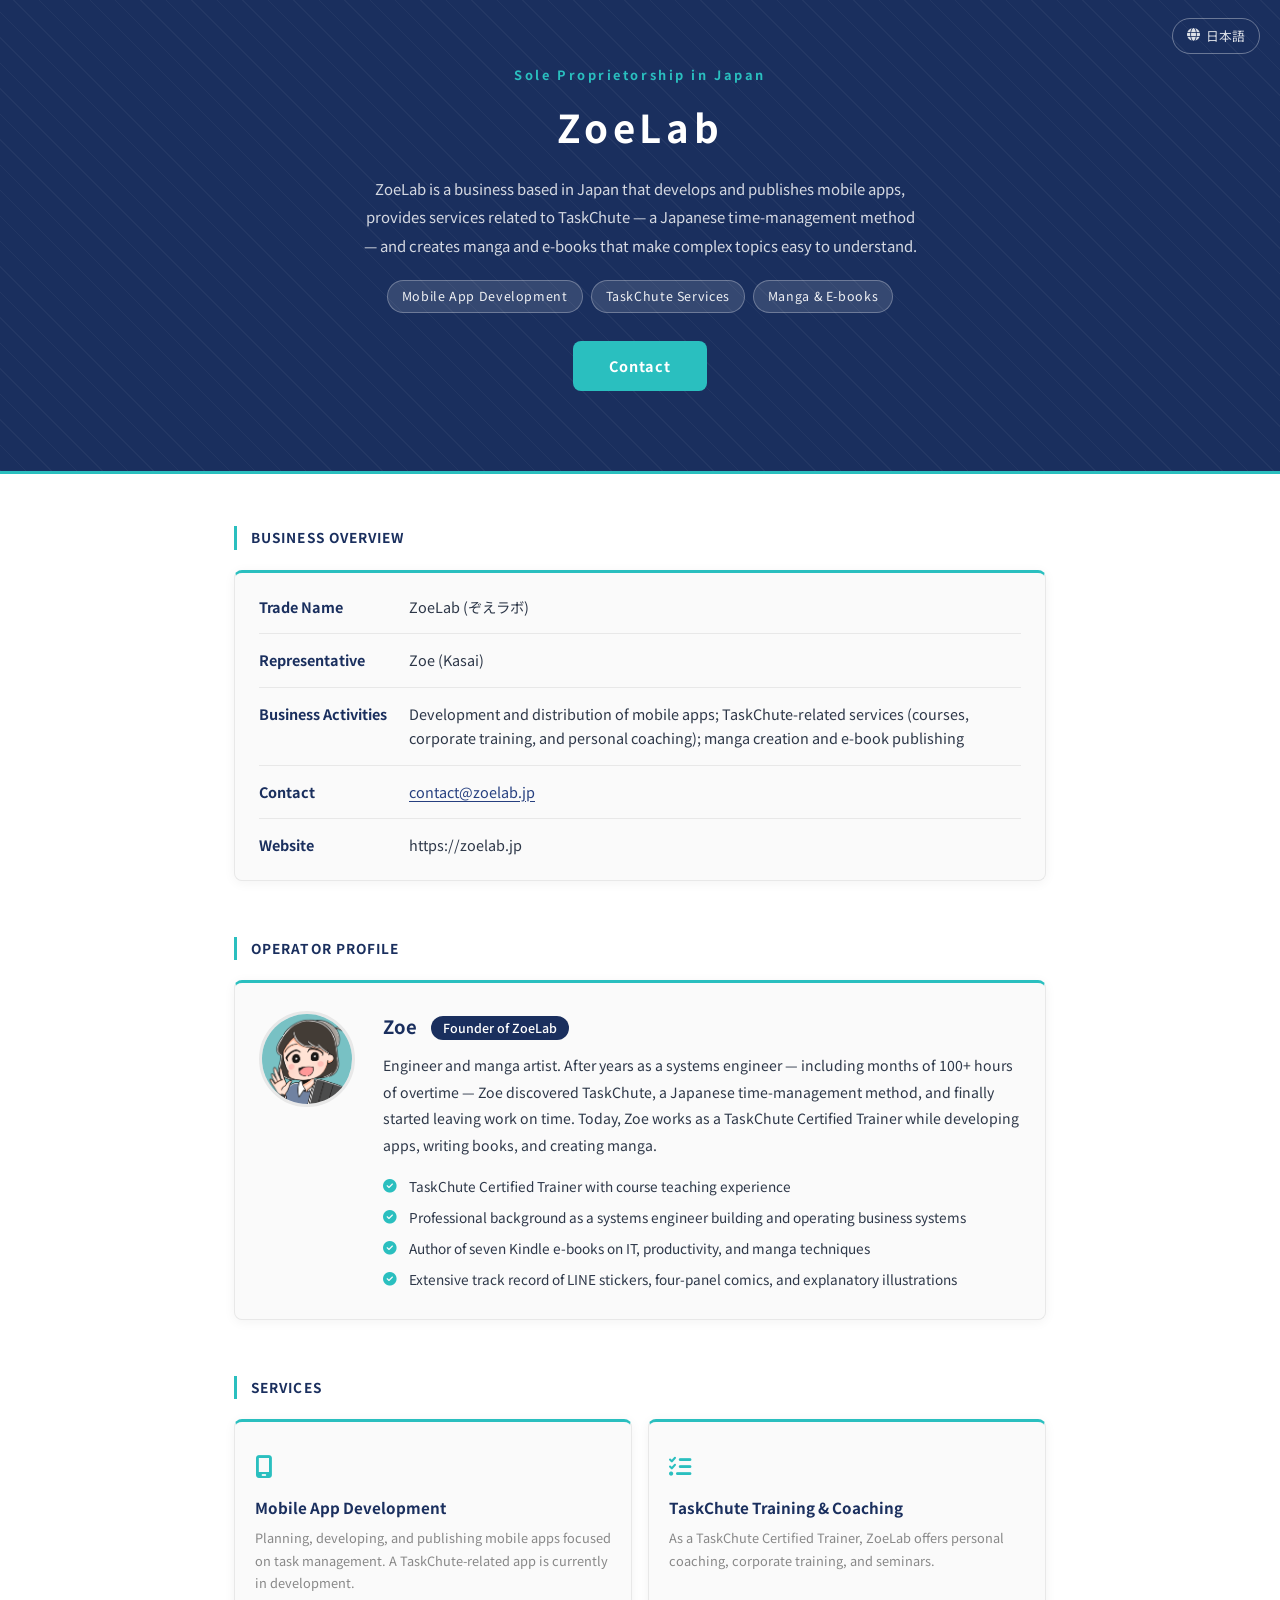
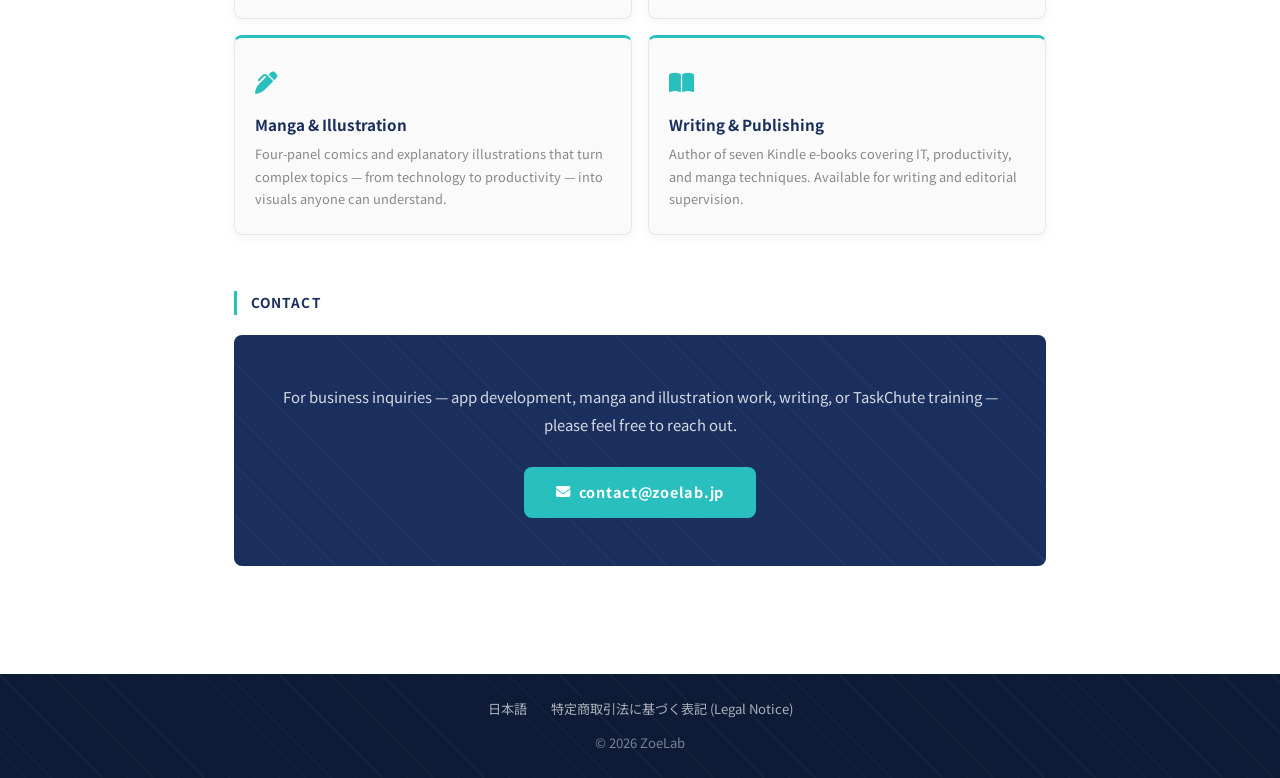
==== en/index.html @ 75eed453 "Remove unproven training/coaching claims from profile facts Co-Authored-By: Claude Fable 5 <noreply@" ====
<!DOCTYPE html>
<html lang="en">
<head>
  <meta charset="UTF-8">
  <meta name="viewport" content="width=device-width, initial-scale=1.0">
  <title>ZoeLab | Mobile App Development, TaskChute Services &amp; Manga Creation</title>
  <meta name="description" content="ZoeLab is a business based in Japan, developing and publishing mobile apps, providing TaskChute-related services, and creating manga and e-books.">
  <link rel="alternate" hreflang="ja" href="https://zoelab.jp/">
  <link rel="alternate" hreflang="en" href="https://zoelab.jp/en/">
  <link rel="preconnect" href="https://fonts.googleapis.com">
  <link rel="preconnect" href="https://fonts.gstatic.com" crossorigin>
  <link href="https://fonts.googleapis.com/css2?family=Noto+Sans+JP:wght@400;500;700&display=swap" rel="stylesheet">
  <link rel="stylesheet" href="https://cdnjs.cloudflare.com/ajax/libs/font-awesome/6.5.0/css/all.min.css">
  <link rel="stylesheet" href="../style.css">
</head>
<body>
  <div class="wrapper">

    <!-- ===== Hero ===== -->
    <header class="hero">
      <a href="../" class="lang-switch"><i class="fa-solid fa-globe"></i> 日本語</a>
      <div class="hero-inner">
        <p class="hero-eyebrow">Sole Proprietorship in Japan</p>
        <h1 class="name">ZoeLab</h1>
        <p class="bio">
          ZoeLab is a business based in Japan that develops and publishes mobile apps,
          provides services related to TaskChute — a Japanese time-management method —
          and creates manga and e-books that make complex topics easy to understand.
        </p>
        <div class="hero-tags">
          <span class="hero-tag">Mobile App Development</span>
          <span class="hero-tag">TaskChute Services</span>
          <span class="hero-tag">Manga &amp; E-books</span>
        </div>
        <a href="#contact" class="hero-cta">Contact</a>
      </div>
    </header>

    <main class="main">

      <!-- ===== Business Overview ===== -->
      <section class="section">
        <h2 class="section-title">Business Overview</h2>
        <div class="about-card">
          <dl class="about-list">
            <div class="about-row">
              <dt>Trade Name</dt>
              <dd>ZoeLab (ぞえラボ)</dd>
            </div>
            <div class="about-row">
              <dt>Representative</dt>
              <dd>Zoe (Kasai)</dd>
            </div>
            <div class="about-row">
              <dt>Business Activities</dt>
              <dd>Development and distribution of mobile apps; TaskChute-related services (courses, corporate training, and personal coaching); manga creation and e-book publishing</dd>
            </div>
            <div class="about-row">
              <dt>Contact</dt>
              <dd><a href="mailto:contact@zoelab.jp" class="text-link">contact@zoelab.jp</a></dd>
            </div>
            <div class="about-row">
              <dt>Website</dt>
              <dd>https://zoelab.jp</dd>
            </div>
          </dl>
        </div>
      </section>

      <!-- ===== Operator Profile ===== -->
      <section class="section">
        <h2 class="section-title">Operator Profile</h2>
        <div class="profile-card">
          <div class="profile-avatar-wrap">
            <img src="../images/profile.png" alt="Zoe" class="avatar">
          </div>
          <div class="profile-body">
            <p class="profile-name">Zoe <span class="profile-role">Founder of ZoeLab</span></p>
            <p class="profile-bio">
              Engineer and manga artist. After years as a systems engineer — including months of 100+ hours of overtime —
              Zoe discovered TaskChute, a Japanese time-management method, and finally started leaving work on time.
              Today, Zoe works as a TaskChute Certified Trainer while developing apps, writing books, and creating manga.
            </p>
            <ul class="profile-facts">
              <li><i class="fa-solid fa-circle-check"></i> TaskChute Certified Trainer with course teaching experience</li>
              <li><i class="fa-solid fa-circle-check"></i> Professional background as a systems engineer building and operating business systems</li>
              <li><i class="fa-solid fa-circle-check"></i> Author of seven Kindle e-books on IT, productivity, and manga techniques</li>
              <li><i class="fa-solid fa-circle-check"></i> Extensive track record of LINE stickers, four-panel comics, and explanatory illustrations</li>
            </ul>
          </div>
        </div>
      </section>

      <!-- ===== Services ===== -->
      <section class="section">
        <h2 class="section-title">Services</h2>
        <div class="services-grid">
          <div class="service-card">
            <div class="service-icon"><i class="fa-solid fa-mobile-screen"></i></div>
            <h3 class="service-title">Mobile App Development</h3>
            <p class="service-desc">Planning, developing, and publishing mobile apps focused on task management. A TaskChute-related app is currently in development.</p>
          </div>
          <div class="service-card">
            <div class="service-icon"><i class="fa-solid fa-list-check"></i></div>
            <h3 class="service-title">TaskChute Training &amp; Coaching</h3>
            <p class="service-desc">As a TaskChute Certified Trainer, ZoeLab offers personal coaching, corporate training, and seminars.</p>
          </div>
          <div class="service-card">
            <div class="service-icon"><i class="fa-solid fa-pen-clip"></i></div>
            <h3 class="service-title">Manga &amp; Illustration</h3>
            <p class="service-desc">Four-panel comics and explanatory illustrations that turn complex topics — from technology to productivity — into visuals anyone can understand.</p>
          </div>
          <div class="service-card">
            <div class="service-icon"><i class="fa-solid fa-book-open"></i></div>
            <h3 class="service-title">Writing &amp; Publishing</h3>
            <p class="service-desc">Author of seven Kindle e-books covering IT, productivity, and manga techniques. Available for writing and editorial supervision.</p>
          </div>
        </div>
      </section>

      <!-- ===== Contact ===== -->
      <section class="section" id="contact">
        <h2 class="section-title">Contact</h2>
        <div class="contact-card">
          <p class="contact-lead">For business inquiries — app development, manga and illustration work, writing, or TaskChute training — please feel free to reach out.</p>
          <div class="contact-btns">
            <a href="mailto:contact@zoelab.jp" class="contact-btn">
              <i class="fa-solid fa-envelope"></i> contact@zoelab.jp
            </a>
          </div>
        </div>
      </section>

    </main>

    <!-- ===== Footer ===== -->
    <footer class="footer">
      <nav class="footer-links">
        <a href="../">日本語</a>
        <a href="../tokushoho.html">特定商取引法に基づく表記 (Legal Notice)</a>
      </nav>
      <p>&copy; <span id="year"></span> ZoeLab</p>
    </footer>

  </div>

  <script>
    document.getElementById('year').textContent = new Date().getFullYear();
  </script>
</body>
</html>
---- style.css ----
/* ===== Reset & Variables ===== */
*, *::before, *::after {
  box-sizing: border-box;
  margin: 0;
  padding: 0;
}

:root {
  --navy-dark:   #0D1B36;
  --navy:        #1A2F5E;
  --navy-light:  #274080;
  --accent:      #2ABFBF;
  --accent-glow: rgba(42, 191, 191, 0.15);
  --bg:          #FFFFFF;
  --bg-card:     #FAFAFA;
  --text:        #2D3748;
  --text-muted:  #888888;
  --border:      #E8E8E8;
  --shadow:      0 2px 12px rgba(0, 0, 0, 0.05);
  --shadow-hover:0 6px 24px rgba(0, 0, 0, 0.10), 0 0 0 1px var(--accent);
  --radius:      8px;
}

/* ===== Base ===== */
body {
  font-family: 'Noto Sans JP', sans-serif;
  background: var(--bg);
  color: var(--text);
  line-height: 1.7;
  min-height: 100vh;
}

a {
  text-decoration: none;
  color: inherit;
}

img {
  display: block;
  max-width: 100%;
}

/* ===== Layout ===== */
.wrapper {
  display: flex;
  flex-direction: column;
  min-height: 100vh;
}

.main {
  flex: 1;
  max-width: 860px;
  width: 100%;
  margin: 0 auto;
  padding: 52px 24px;
}

/* ===== Hero ===== */
.hero {
  background:
    repeating-linear-gradient(
      45deg,
      rgba(255, 255, 255, 0.04) 0px,
      rgba(255, 255, 255, 0.04) 1px,
      transparent 1px,
      transparent 18px
    ),
    var(--navy);
  padding: 64px 24px 80px;
  text-align: center;
  color: #fff;
  border-bottom: 3px solid var(--accent);
}

.hero-inner {
  max-width: 560px;
  margin: 0 auto;
}

.avatar-wrap {
  width: 120px;
  height: 120px;
  margin: 0 auto 24px;
  border-radius: 50%;
  border: 4px solid rgba(255, 255, 255, 0.35);
  overflow: hidden;
  background: rgba(255, 255, 255, 0.12);
}

.avatar {
  width: 100%;
  height: 100%;
  object-fit: cover;
}

.name {
  font-size: 2.4rem;
  font-weight: 700;
  letter-spacing: 0.12em;
  margin-bottom: 16px;
}

.bio {
  font-size: 0.93rem;
  color: rgba(255, 255, 255, 0.82);
  line-height: 1.9;
}

.hero-tags {
  display: flex;
  flex-wrap: wrap;
  gap: 8px;
  justify-content: center;
  margin: 20px 0 28px;
}

.hero-tag {
  background: rgba(255, 255, 255, 0.12);
  border: 1px solid rgba(255, 255, 255, 0.28);
  color: rgba(255, 255, 255, 0.92);
  font-size: 0.78rem;
  padding: 5px 14px;
  border-radius: 20px;
  letter-spacing: 0.05em;
}

.hero-cta {
  display: inline-block;
  background: var(--accent);
  color: #fff;
  font-size: 0.9rem;
  font-weight: 700;
  padding: 13px 36px;
  border-radius: var(--radius);
  letter-spacing: 0.06em;
  transition: opacity 0.2s ease;
}

.hero-cta:hover {
  opacity: 0.85;
}

/* ===== Section ===== */
.section {
  margin-bottom: 56px;
}

.section-title {
  font-size: 0.85rem;
  font-weight: 700;
  color: var(--navy);
  padding-left: 14px;
  border-left: 3px solid var(--accent);
  margin-bottom: 20px;
  letter-spacing: 0.08em;
  text-transform: uppercase;
}

.section-title--line {
  border-left-color: #06C755;
}

/* ===== Services ===== */
.services-grid {
  display: grid;
  grid-template-columns: repeat(2, 1fr);
  gap: 16px;
}

.service-card {
  background: var(--bg-card);
  border-radius: var(--radius);
  box-shadow: var(--shadow);
  border: 1px solid var(--border);
  border-top: 3px solid var(--accent);
  padding: 24px 20px;
}

.service-icon {
  font-size: 1.4rem;
  color: var(--accent);
  margin-bottom: 12px;
}

.service-title {
  font-size: 0.95rem;
  font-weight: 700;
  margin-bottom: 8px;
  color: var(--navy);
  line-height: 1.5;
}

.service-desc {
  font-size: 0.8rem;
  color: var(--text-muted);
  line-height: 1.75;
}

/* ===== Courses ===== */
.course-grid {
  display: flex;
  flex-direction: column;
  gap: 12px;
}

.course-card {
  display: flex;
  align-items: center;
  gap: 16px;
  padding: 20px 24px;
  background: var(--bg-card);
  border-radius: var(--radius);
  box-shadow: var(--shadow);
  border: 1px solid var(--border);
  transition: transform 0.2s ease, box-shadow 0.2s ease;
}

.course-card:hover {
  transform: translateY(-2px);
  box-shadow: var(--shadow-hover);
}

.course-icon {
  width: 48px;
  height: 48px;
  background: var(--navy);
  border-radius: 10px;
  display: flex;
  align-items: center;
  justify-content: center;
  color: #fff;
  font-size: 1.15rem;
  flex-shrink: 0;
}

.course-icon--master {
  background: var(--accent);
}

.course-info {
  flex: 1;
}

.course-name {
  font-size: 1rem;
  font-weight: 700;
}

.course-desc {
  font-size: 0.82rem;
  color: var(--text-muted);
  margin-top: 3px;
}

.course-arrow {
  color: var(--text-muted);
  font-size: 0.9rem;
  flex-shrink: 0;
}

/* ===== SNS ===== */
.sns-grid {
  display: grid;
  grid-template-columns: repeat(auto-fill, minmax(185px, 1fr));
  gap: 12px;
}

.sns-card {
  display: flex;
  align-items: center;
  gap: 12px;
  padding: 15px 18px;
  background: var(--bg-card);
  border-radius: var(--radius);
  box-shadow: var(--shadow);
  border: 1px solid var(--border);
  font-weight: 500;
  font-size: 0.93rem;
  transition: transform 0.2s ease, box-shadow 0.2s ease;
}

.sns-card:hover {
  transform: translateY(-2px);
  box-shadow: var(--shadow-hover);
}

.sns-card--disabled {
  opacity: 0.5;
  cursor: default;
}

.sns-card--disabled:hover {
  transform: none;
  box-shadow: var(--shadow);
}

.sns-icon {
  font-size: 1.35rem;
  color: var(--navy);
  width: 26px;
  text-align: center;
  flex-shrink: 0;
}

.sns-label {
  display: flex;
  flex-direction: column;
  gap: 2px;
}

.sns-sublabel {
  font-size: 0.75rem;
  font-weight: 400;
  color: var(--text-muted);
}

.note-icon {
  font-family: Georgia, serif;
  font-size: 1.25rem;
  font-weight: 700;
  display: inline-block;
  line-height: 1;
}

/* ===== Blog ===== */
.blog-card {
  display: flex;
  align-items: center;
  justify-content: space-between;
  padding: 20px 24px;
  background: var(--bg-card);
  border-radius: var(--radius);
  box-shadow: var(--shadow);
  border: 1px solid var(--border);
  transition: transform 0.2s ease, box-shadow 0.2s ease;
}

.blog-card:hover {
  transform: translateY(-2px);
  box-shadow: var(--shadow-hover);
}

.blog-card-left {
  display: flex;
  align-items: center;
  gap: 16px;
}

.blog-icon {
  width: 48px;
  height: 48px;
  background: var(--accent);
  border-radius: 10px;
  display: flex;
  align-items: center;
  justify-content: center;
  color: #fff;
  font-size: 1.15rem;
  flex-shrink: 0;
}

.blog-name {
  font-size: 1rem;
  font-weight: 700;
}

.blog-desc {
  font-size: 0.82rem;
  color: var(--text-muted);
  margin-top: 3px;
}

.blog-arrow {
  color: var(--text-muted);
  font-size: 0.9rem;
}

/* ===== Books ===== */
.books-grid {
  display: grid;
  grid-template-columns: repeat(2, 1fr);
  gap: 16px;
}

.book-card {
  display: flex;
  flex-direction: row;
  background: var(--bg-card);
  border-radius: var(--radius);
  box-shadow: var(--shadow);
  border: 1px solid var(--border);
  overflow: hidden;
  transition: transform 0.2s ease, box-shadow 0.2s ease;
}

.book-card:hover {
  transform: translateY(-3px);
  box-shadow: var(--shadow-hover);
}

.book-cover {
  width: 110px;
  flex-shrink: 0;
  object-fit: cover;
  background: var(--border);
  align-self: stretch;
}

.book-info {
  display: flex;
  flex-direction: column;
  justify-content: center;
  padding: 14px 14px;
  gap: 6px;
}

.book-title {
  font-size: 0.92rem;
  font-weight: 600;
  line-height: 1.55;
  color: var(--text);
}

.book-desc {
  font-size: 0.75rem;
  color: var(--text-muted);
  line-height: 1.55;
}

/* ===== Stamps ===== */
.stamps-grid {
  display: grid;
  grid-template-columns: repeat(auto-fill, minmax(160px, 1fr));
  gap: 16px;
}

.stamp-card {
  display: flex;
  flex-direction: column;
  background: var(--bg-card);
  border-radius: var(--radius);
  box-shadow: var(--shadow);
  border: 1px solid var(--border);
  border-top: 3px solid #06C755;
  overflow: hidden;
  text-align: center;
  transition: transform 0.2s ease, box-shadow 0.2s ease;
}

.stamp-card:hover {
  transform: translateY(-3px);
  box-shadow: var(--shadow-hover);
}

.stamp-img {
  width: 100%;
  aspect-ratio: 1;
  object-fit: cover;
  background: var(--border);
}

.stamp-title {
  padding: 10px 12px 12px;
  font-size: 0.85rem;
  font-weight: 500;
  color: var(--text);
}

/* ===== Works ===== */
.works-grid {
  display: grid;
  grid-template-columns: repeat(auto-fill, minmax(200px, 1fr));
  gap: 16px;
}

.work-card {
  background: var(--bg-card);
  border-radius: var(--radius);
  box-shadow: var(--shadow);
  border: 1px solid var(--border);
  padding: 28px 20px;
  text-align: center;
  opacity: 0.65;
}

.work-icon {
  font-size: 2rem;
  color: var(--navy);
  margin-bottom: 14px;
}

.work-title {
  font-size: 0.9rem;
  font-weight: 500;
  margin-bottom: 12px;
  line-height: 1.5;
}

.badge {
  display: inline-block;
  background: var(--accent);
  color: #fff;
  font-size: 0.7rem;
  padding: 3px 11px;
  border-radius: 20px;
  letter-spacing: 0.06em;
}

/* ===== Contact ===== */
.contact-card {
  background:
    repeating-linear-gradient(
      45deg,
      rgba(255, 255, 255, 0.03) 0px,
      rgba(255, 255, 255, 0.03) 1px,
      transparent 1px,
      transparent 18px
    ),
    var(--navy);
  border-radius: var(--radius);
  padding: 48px 32px;
  text-align: center;
  color: #fff;
}

.contact-lead {
  font-size: 0.93rem;
  color: rgba(255, 255, 255, 0.82);
  line-height: 1.9;
  margin-bottom: 28px;
}

.contact-btns {
  display: flex;
  flex-wrap: wrap;
  gap: 12px;
  justify-content: center;
}

.contact-btn {
  display: inline-flex;
  align-items: center;
  gap: 8px;
  background: var(--accent);
  color: #fff;
  font-size: 0.9rem;
  font-weight: 700;
  padding: 13px 32px;
  border-radius: var(--radius);
  letter-spacing: 0.05em;
  transition: opacity 0.2s ease;
}

.contact-btn:hover {
  opacity: 0.85;
}

/* ===== Footer ===== */
.footer {
  background:
    repeating-linear-gradient(
      45deg,
      rgba(255, 255, 255, 0.03) 0px,
      rgba(255, 255, 255, 0.03) 1px,
      transparent 1px,
      transparent 18px
    ),
    var(--navy-dark);
  color: rgba(255, 255, 255, 0.45);
  text-align: center;
  padding: 24px;
  font-size: 0.82rem;
}

/* ===== Hero: business site additions ===== */
.hero {
  position: relative;
}

.lang-switch {
  position: absolute;
  top: 18px;
  right: 20px;
  display: inline-flex;
  align-items: center;
  gap: 6px;
  font-size: 0.8rem;
  color: rgba(255, 255, 255, 0.85);
  border: 1px solid rgba(255, 255, 255, 0.35);
  padding: 6px 14px;
  border-radius: 20px;
  transition: background 0.2s ease;
}

.lang-switch:hover {
  background: rgba(255, 255, 255, 0.12);
}

.hero-eyebrow {
  font-size: 0.8rem;
  letter-spacing: 0.2em;
  color: var(--accent);
  font-weight: 700;
  margin-bottom: 8px;
}

.name-sub {
  font-size: 0.6em;
  font-weight: 500;
  color: rgba(255, 255, 255, 0.75);
  letter-spacing: 0.08em;
}

/* ===== About (事業概要) ===== */
.about-card {
  background: var(--bg-card);
  border-radius: var(--radius);
  box-shadow: var(--shadow);
  border: 1px solid var(--border);
  border-top: 3px solid var(--accent);
  padding: 8px 24px;
}

.about-row {
  display: flex;
  gap: 20px;
  padding: 14px 0;
  border-bottom: 1px solid var(--border);
  font-size: 0.9rem;
}

.about-row:last-child {
  border-bottom: none;
}

.about-row dt {
  flex-shrink: 0;
  width: 130px;
  font-weight: 700;
  color: var(--navy);
}

.about-row dd {
  flex: 1;
  color: var(--text);
}

.text-link {
  color: var(--navy-light);
  text-decoration: underline;
  text-underline-offset: 3px;
}

.text-link:hover {
  color: var(--accent);
}

/* ===== Profile (運営者情報) ===== */
.profile-card {
  display: flex;
  gap: 28px;
  background: var(--bg-card);
  border-radius: var(--radius);
  box-shadow: var(--shadow);
  border: 1px solid var(--border);
  border-top: 3px solid var(--accent);
  padding: 28px 24px;
}

.profile-avatar-wrap {
  width: 96px;
  height: 96px;
  flex-shrink: 0;
  border-radius: 50%;
  border: 3px solid var(--border);
  overflow: hidden;
  background: var(--border);
}

.profile-body {
  flex: 1;
}

.profile-name {
  font-size: 1.15rem;
  font-weight: 700;
  color: var(--navy);
  margin-bottom: 10px;
}

.profile-role {
  font-size: 0.78rem;
  font-weight: 500;
  color: #fff;
  background: var(--navy);
  padding: 3px 12px;
  border-radius: 20px;
  margin-left: 10px;
  vertical-align: middle;
}

.profile-bio {
  font-size: 0.88rem;
  line-height: 1.9;
  margin-bottom: 16px;
}

.profile-facts {
  list-style: none;
  display: flex;
  flex-direction: column;
  gap: 8px;
}

.profile-facts li {
  font-size: 0.85rem;
  line-height: 1.7;
  padding-left: 26px;
  position: relative;
}

.profile-facts i {
  position: absolute;
  left: 0;
  top: 5px;
  color: var(--accent);
}

/* ===== Contact additions ===== */
.contact-sub {
  font-size: 0.83rem;
  color: rgba(255, 255, 255, 0.65);
  margin: 24px 0 14px;
}

.contact-btn--sub {
  background: rgba(255, 255, 255, 0.1);
  border: 1px solid rgba(255, 255, 255, 0.3);
  font-weight: 500;
}

/* ===== Sub-page header (特商法など) ===== */
.page-header {
  background:
    repeating-linear-gradient(
      45deg,
      rgba(255, 255, 255, 0.04) 0px,
      rgba(255, 255, 255, 0.04) 1px,
      transparent 1px,
      transparent 18px
    ),
    var(--navy);
  padding: 32px 24px 40px;
  color: #fff;
  border-bottom: 3px solid var(--accent);
}

.page-header-inner {
  max-width: 860px;
  margin: 0 auto;
}

.page-back {
  display: inline-flex;
  align-items: center;
  gap: 8px;
  font-size: 0.82rem;
  color: rgba(255, 255, 255, 0.75);
  margin-bottom: 18px;
  transition: color 0.2s ease;
}

.page-back:hover {
  color: #fff;
}

.page-title {
  font-size: 1.5rem;
  font-weight: 700;
  letter-spacing: 0.06em;
}

/* ===== Legal (特商法) ===== */
.legal-card {
  background: var(--bg-card);
  border-radius: var(--radius);
  box-shadow: var(--shadow);
  border: 1px solid var(--border);
  padding: 8px 28px;
}

.legal-row {
  display: flex;
  gap: 24px;
  padding: 18px 0;
  border-bottom: 1px solid var(--border);
  font-size: 0.88rem;
  line-height: 1.8;
}

.legal-row:last-child {
  border-bottom: none;
}

.legal-row dt {
  flex-shrink: 0;
  width: 210px;
  font-weight: 700;
  color: var(--navy);
}

.legal-row dd {
  flex: 1;
}

/* ===== Footer links ===== */
.footer-links {
  display: flex;
  flex-wrap: wrap;
  gap: 8px 24px;
  justify-content: center;
  margin-bottom: 12px;
}

.footer-links a {
  color: rgba(255, 255, 255, 0.65);
  font-size: 0.82rem;
  transition: color 0.2s ease;
}

.footer-links a:hover {
  color: #fff;
}

/* ===== Responsive ===== */
@media (max-width: 600px) {
  .hero {
    padding: 48px 20px 64px;
  }

  .name {
    font-size: 1.65rem;
  }

  .main {
    padding: 40px 16px;
  }

  .services-grid {
    grid-template-columns: 1fr;
  }

  .sns-grid {
    grid-template-columns: repeat(2, 1fr);
  }

  .books-grid {
    grid-template-columns: 1fr;
    gap: 12px;
  }

  .book-cover {
    width: 90px;
  }

  .stamps-grid {
    grid-template-columns: repeat(2, 1fr);
  }

  .works-grid {
    grid-template-columns: repeat(2, 1fr);
  }

  .contact-card {
    padding: 36px 20px;
  }

  .about-row,
  .legal-row {
    flex-direction: column;
    gap: 4px;
  }

  .about-row dt,
  .legal-row dt {
    width: auto;
  }

  .profile-card {
    flex-direction: column;
    align-items: center;
    text-align: left;
  }

  .profile-name {
    text-align: center;
  }
}

@media (max-width: 360px) {
  .books-grid {
    grid-template-columns: repeat(2, 1fr);
  }
}
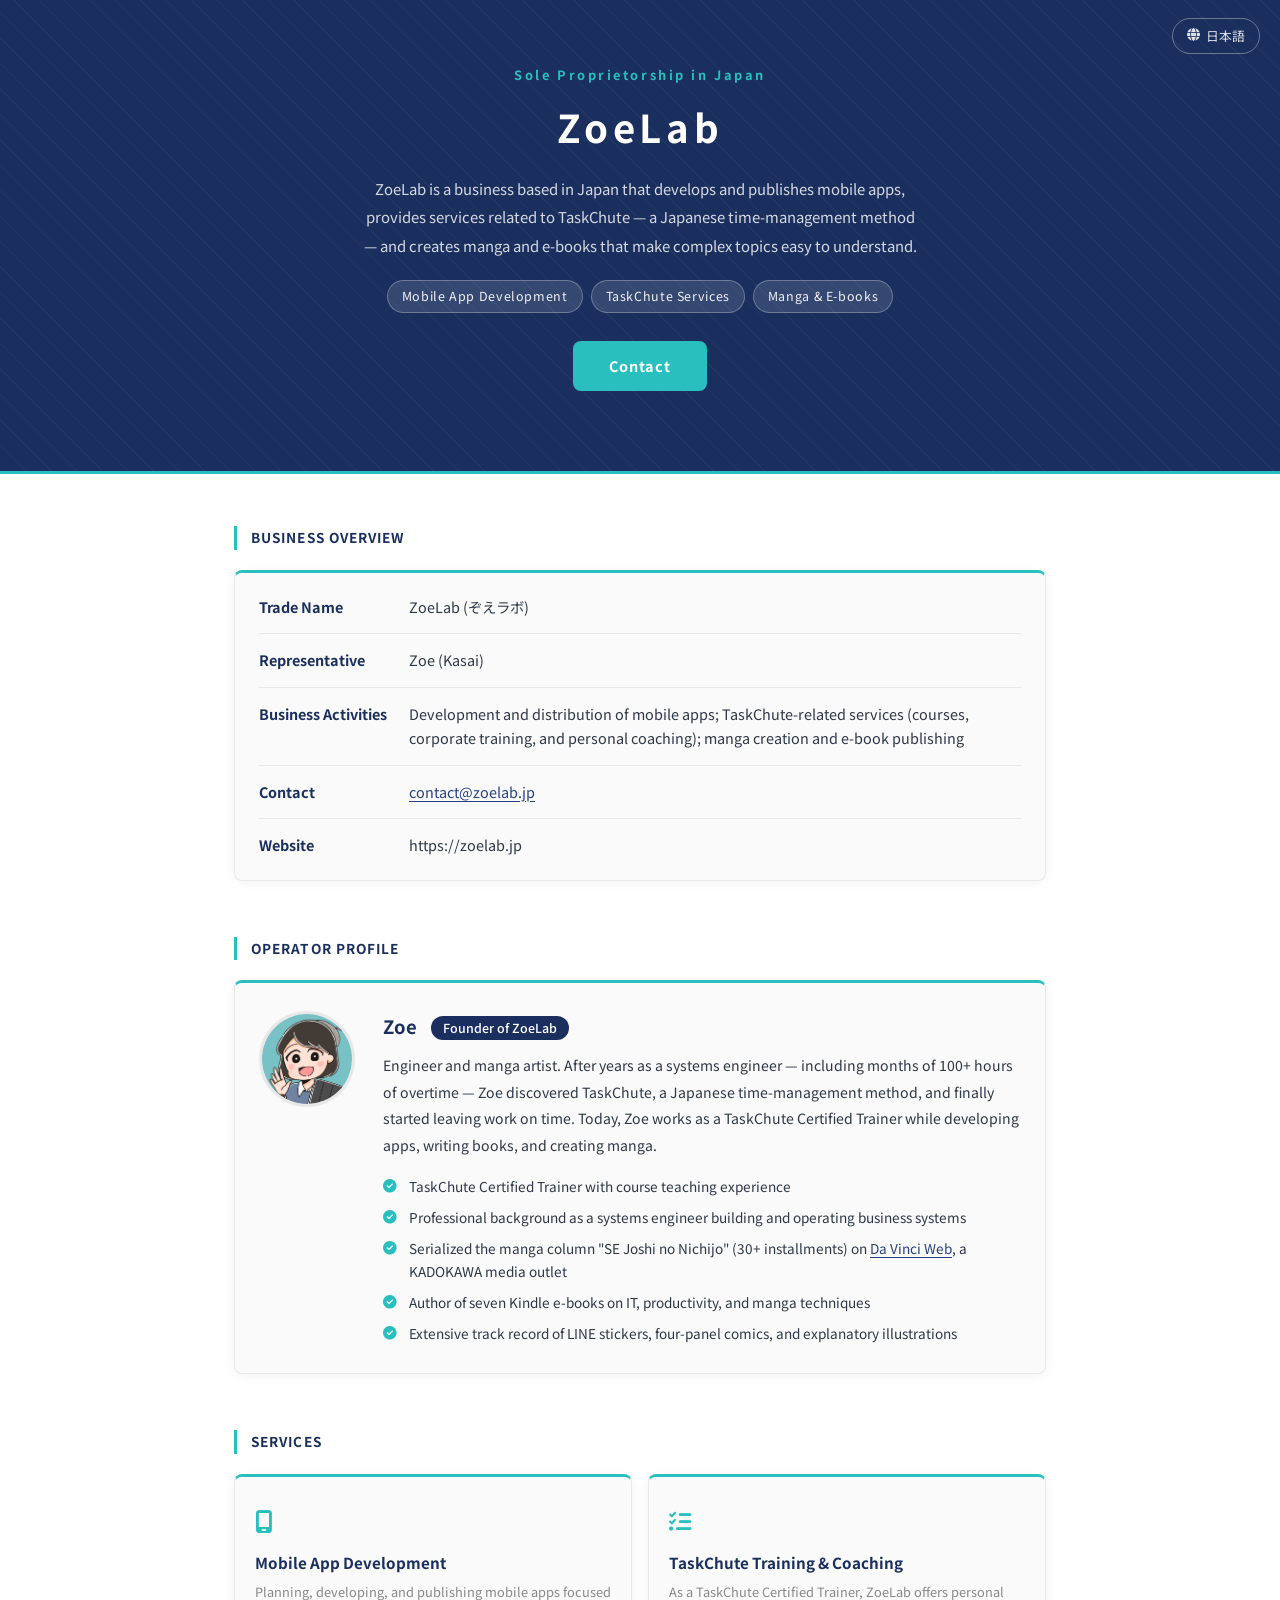
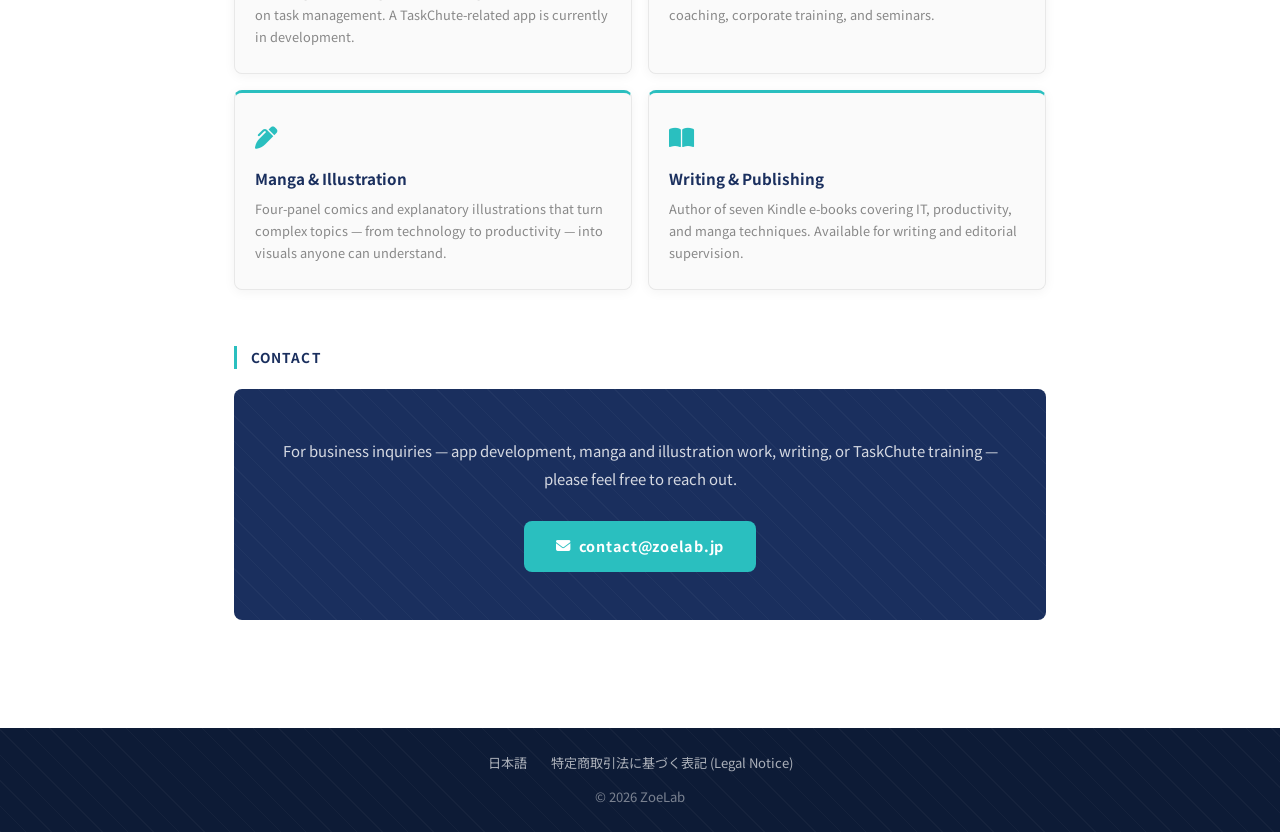
==== commit b1a68f34: "Add Da Vinci Web manga serialization to profile facts Co-Authored-By: Claude Fable 5 <noreply@anthro" ====
--- a/en/index.html
+++ b/en/index.html
@@ -84,6 +84,7 @@
             <ul class="profile-facts">
               <li><i class="fa-solid fa-circle-check"></i> TaskChute Certified Trainer with course teaching experience</li>
               <li><i class="fa-solid fa-circle-check"></i> Professional background as a systems engineer building and operating business systems</li>
+              <li><i class="fa-solid fa-circle-check"></i> Serialized the manga column "SE Joshi no Nichijo" (30+ installments) on <a href="https://ddnavi.com/sezyoshi/" target="_blank" rel="noopener" class="text-link">Da Vinci Web</a>, a KADOKAWA media outlet</li>
               <li><i class="fa-solid fa-circle-check"></i> Author of seven Kindle e-books on IT, productivity, and manga techniques</li>
               <li><i class="fa-solid fa-circle-check"></i> Extensive track record of LINE stickers, four-panel comics, and explanatory illustrations</li>
             </ul>
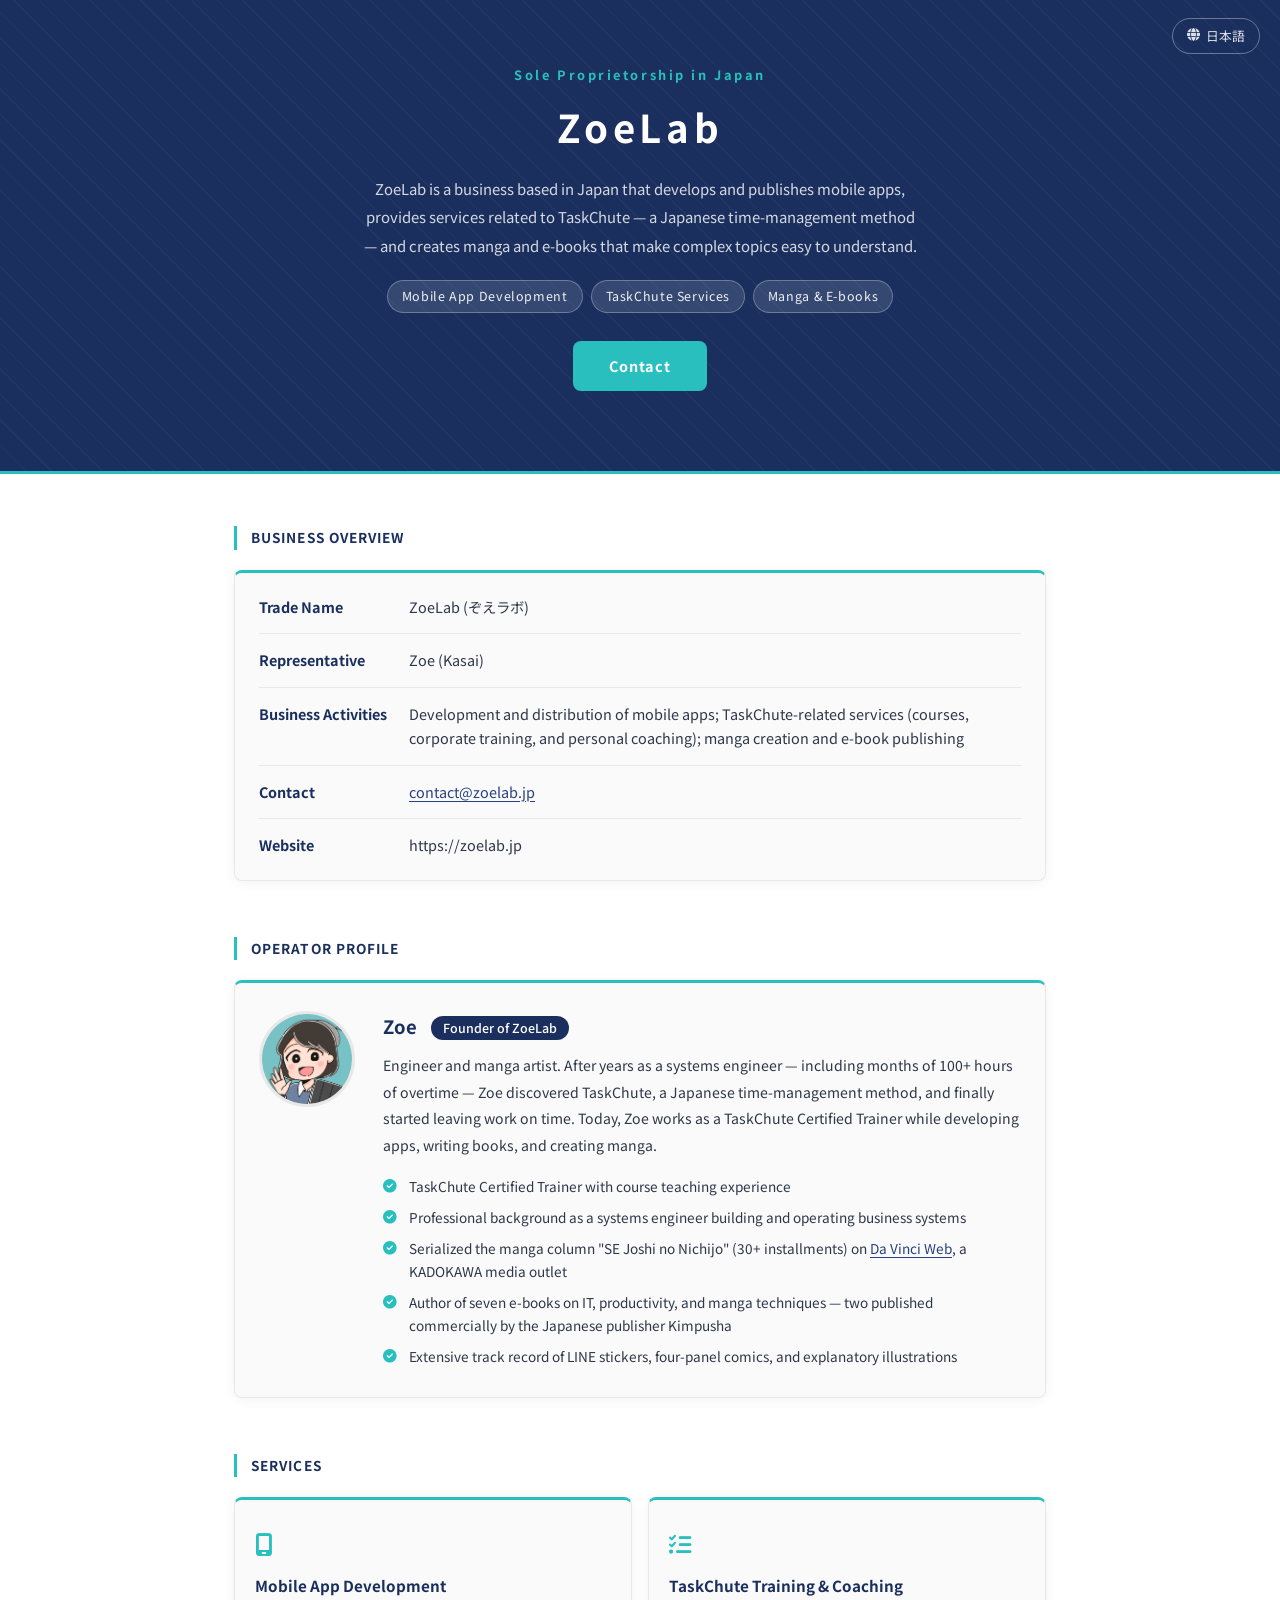
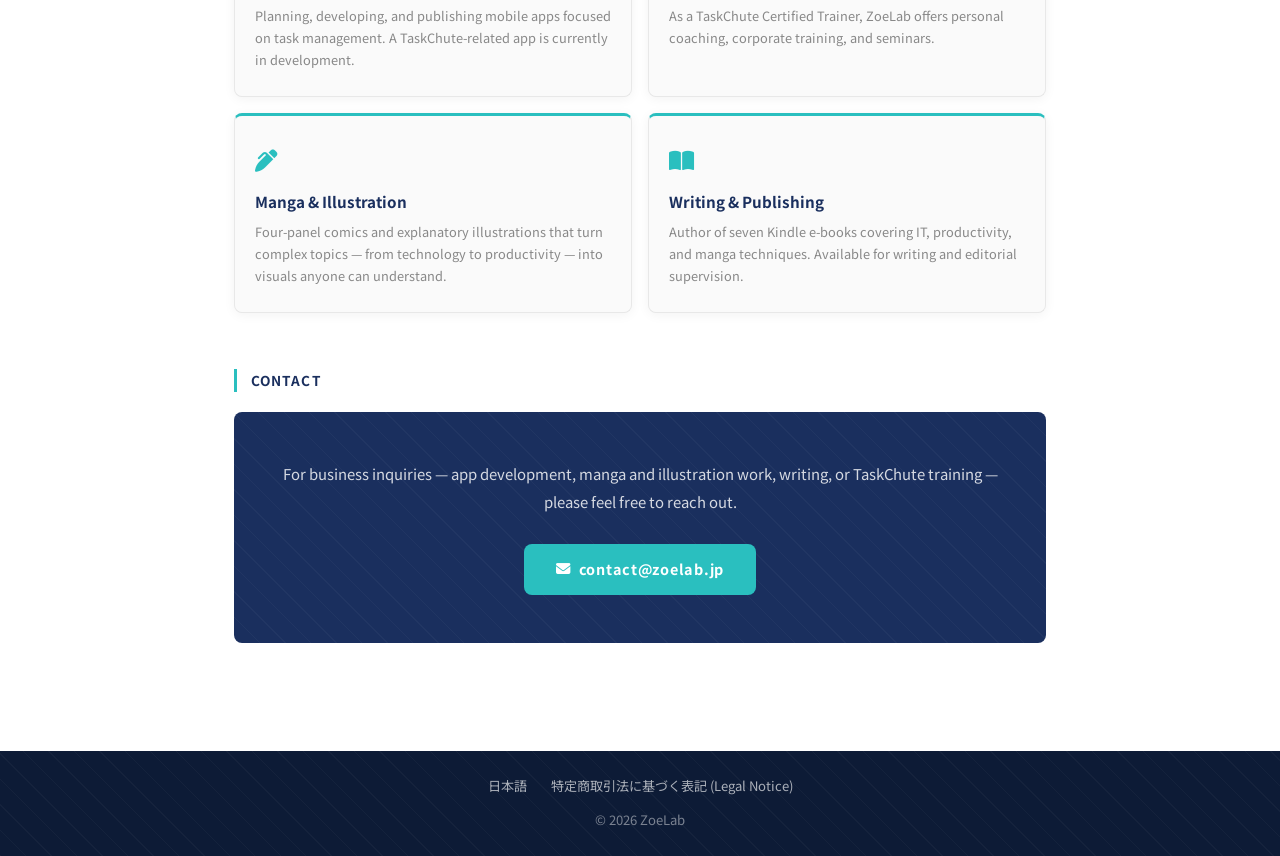
==== commit 0cd3043e: "Show publisher on book cards, note Kimpusha titles in profile Co-Authored-By: Claude Fable 5 <norepl" ====
--- a/en/index.html
+++ b/en/index.html
@@ -85,7 +85,7 @@
               <li><i class="fa-solid fa-circle-check"></i> TaskChute Certified Trainer with course teaching experience</li>
               <li><i class="fa-solid fa-circle-check"></i> Professional background as a systems engineer building and operating business systems</li>
               <li><i class="fa-solid fa-circle-check"></i> Serialized the manga column "SE Joshi no Nichijo" (30+ installments) on <a href="https://ddnavi.com/sezyoshi/" target="_blank" rel="noopener" class="text-link">Da Vinci Web</a>, a KADOKAWA media outlet</li>
-              <li><i class="fa-solid fa-circle-check"></i> Author of seven Kindle e-books on IT, productivity, and manga techniques</li>
+              <li><i class="fa-solid fa-circle-check"></i> Author of seven e-books on IT, productivity, and manga techniques — two published commercially by the Japanese publisher Kimpusha</li>
               <li><i class="fa-solid fa-circle-check"></i> Extensive track record of LINE stickers, four-panel comics, and explanatory illustrations</li>
             </ul>
           </div>
--- a/style.css
+++ b/style.css
@@ -425,6 +425,17 @@
   font-size: 0.75rem;
   color: var(--text-muted);
   line-height: 1.55;
+}
+
+.book-publisher {
+  font-size: 0.7rem;
+  color: var(--text-muted);
+  letter-spacing: 0.04em;
+}
+
+.book-publisher--commercial {
+  color: var(--navy-light);
+  font-weight: 600;
 }
 
 /* ===== Stamps ===== */
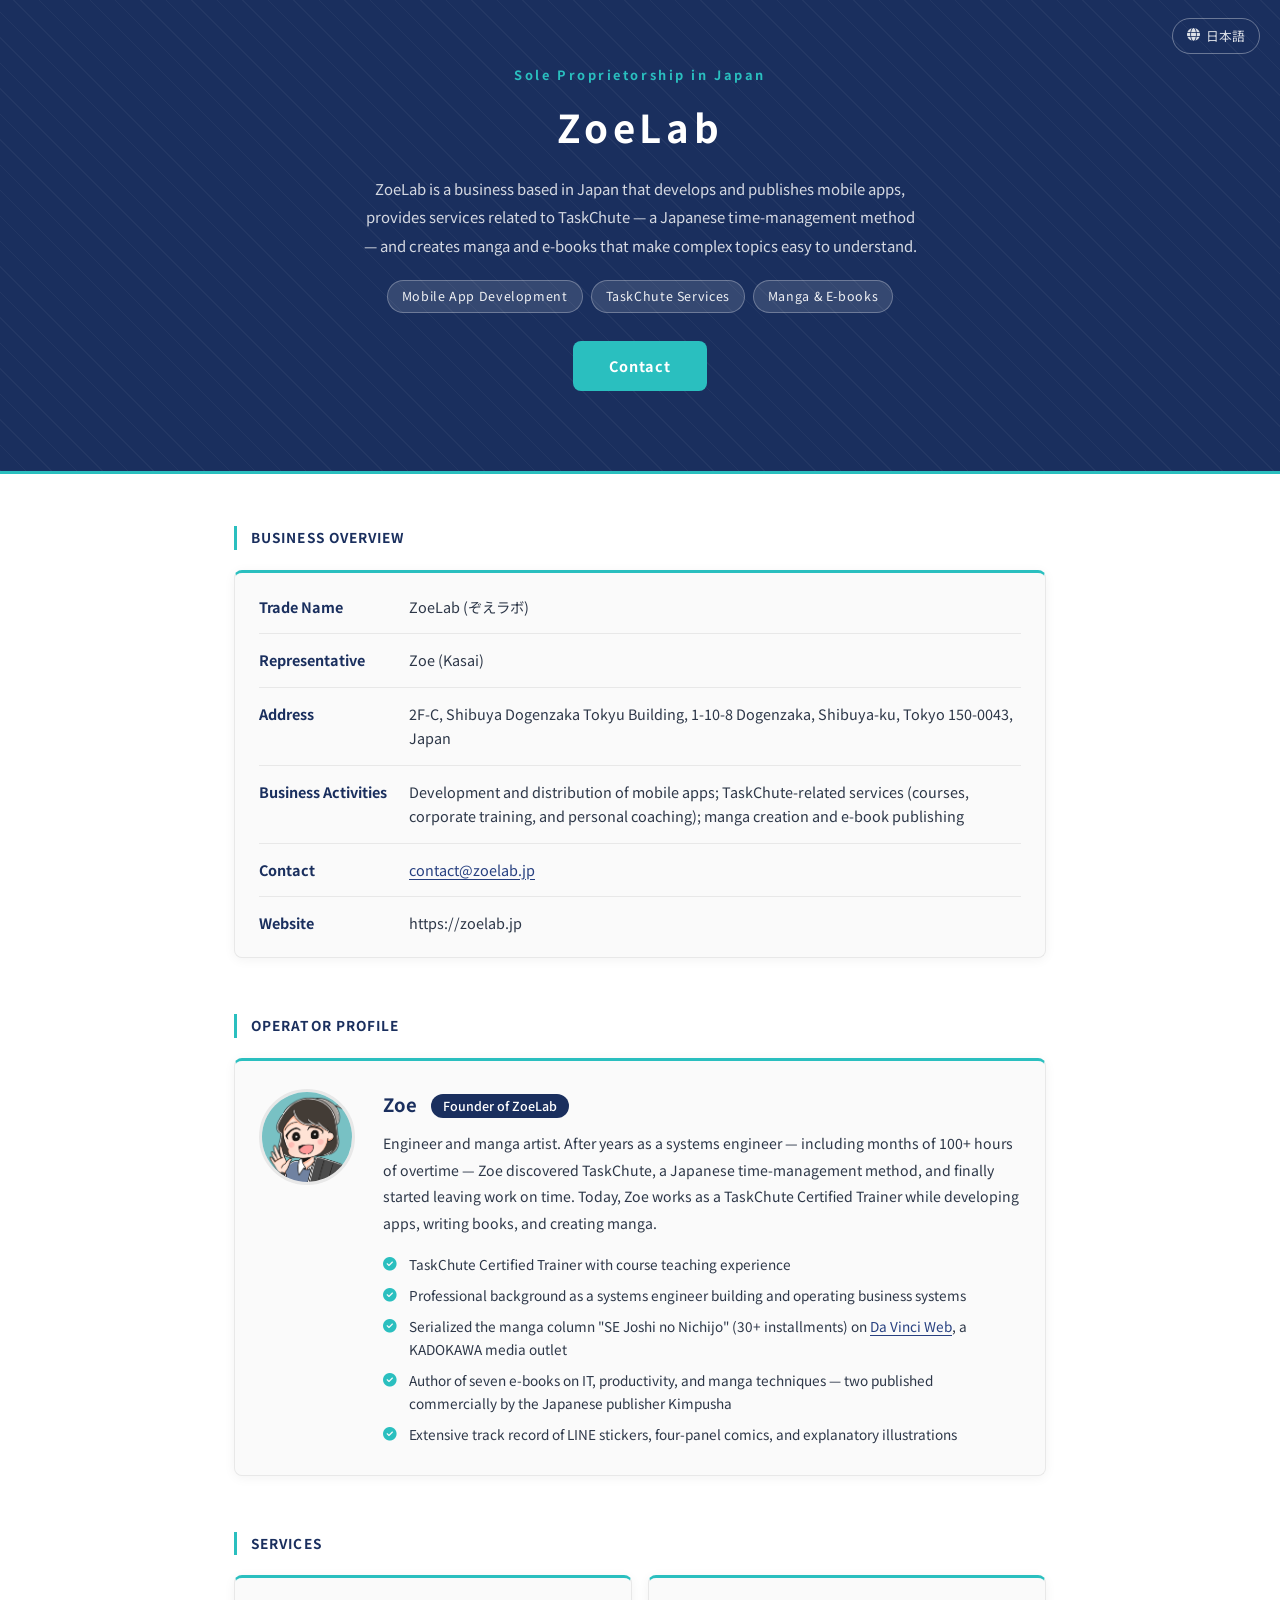
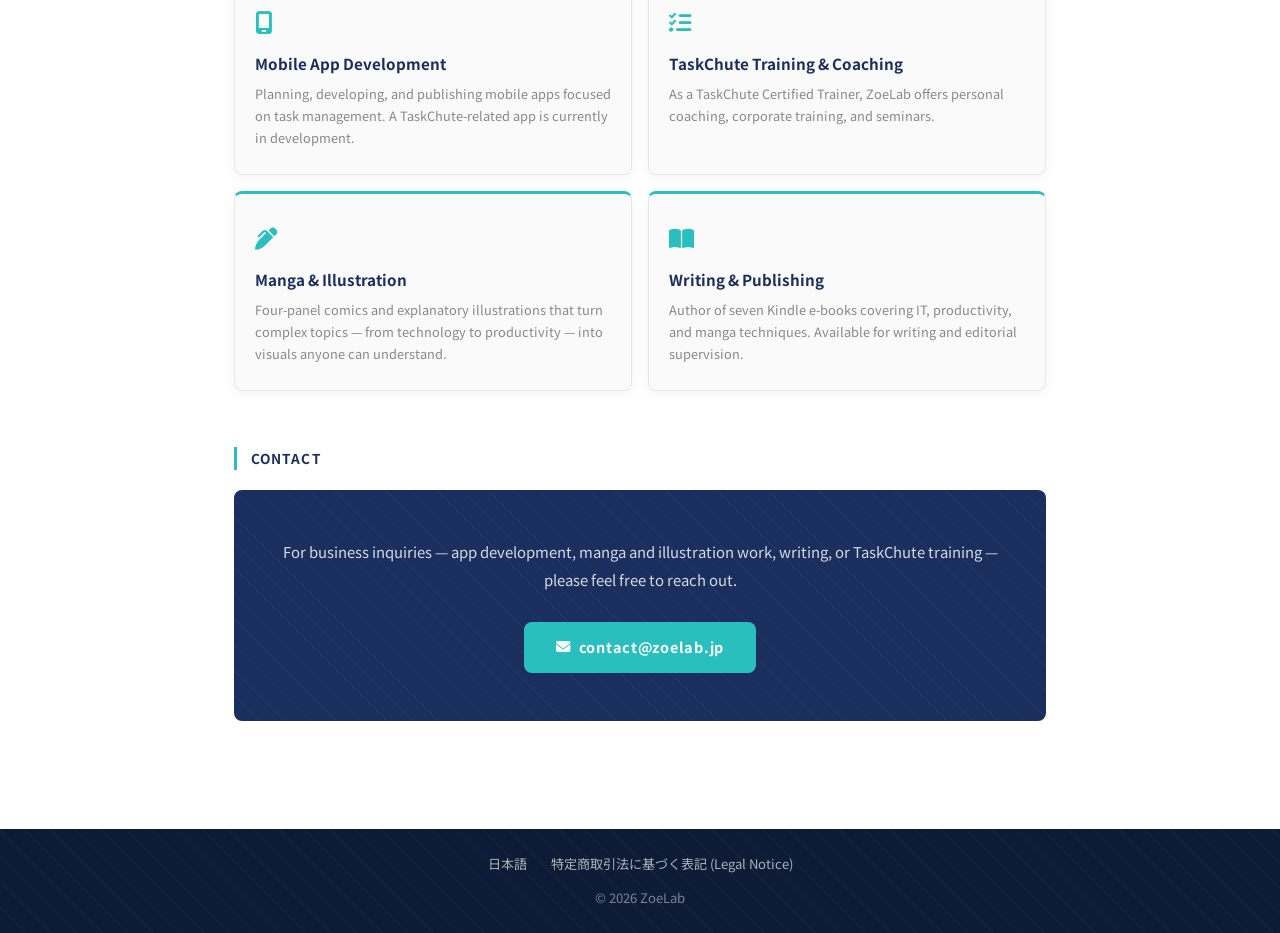
==== commit 80dd9591: "Add confirmed Shibuya business address to legal and overview pages Co-Authored-By: Claude Fable 5 <n" ====
--- a/en/index.html
+++ b/en/index.html
@@ -50,6 +50,10 @@
             <div class="about-row">
               <dt>Representative</dt>
               <dd>Zoe (Kasai)</dd>
+            </div>
+            <div class="about-row">
+              <dt>Address</dt>
+              <dd>2F-C, Shibuya Dogenzaka Tokyu Building, 1-10-8 Dogenzaka, Shibuya-ku, Tokyo 150-0043, Japan</dd>
             </div>
             <div class="about-row">
               <dt>Business Activities</dt>
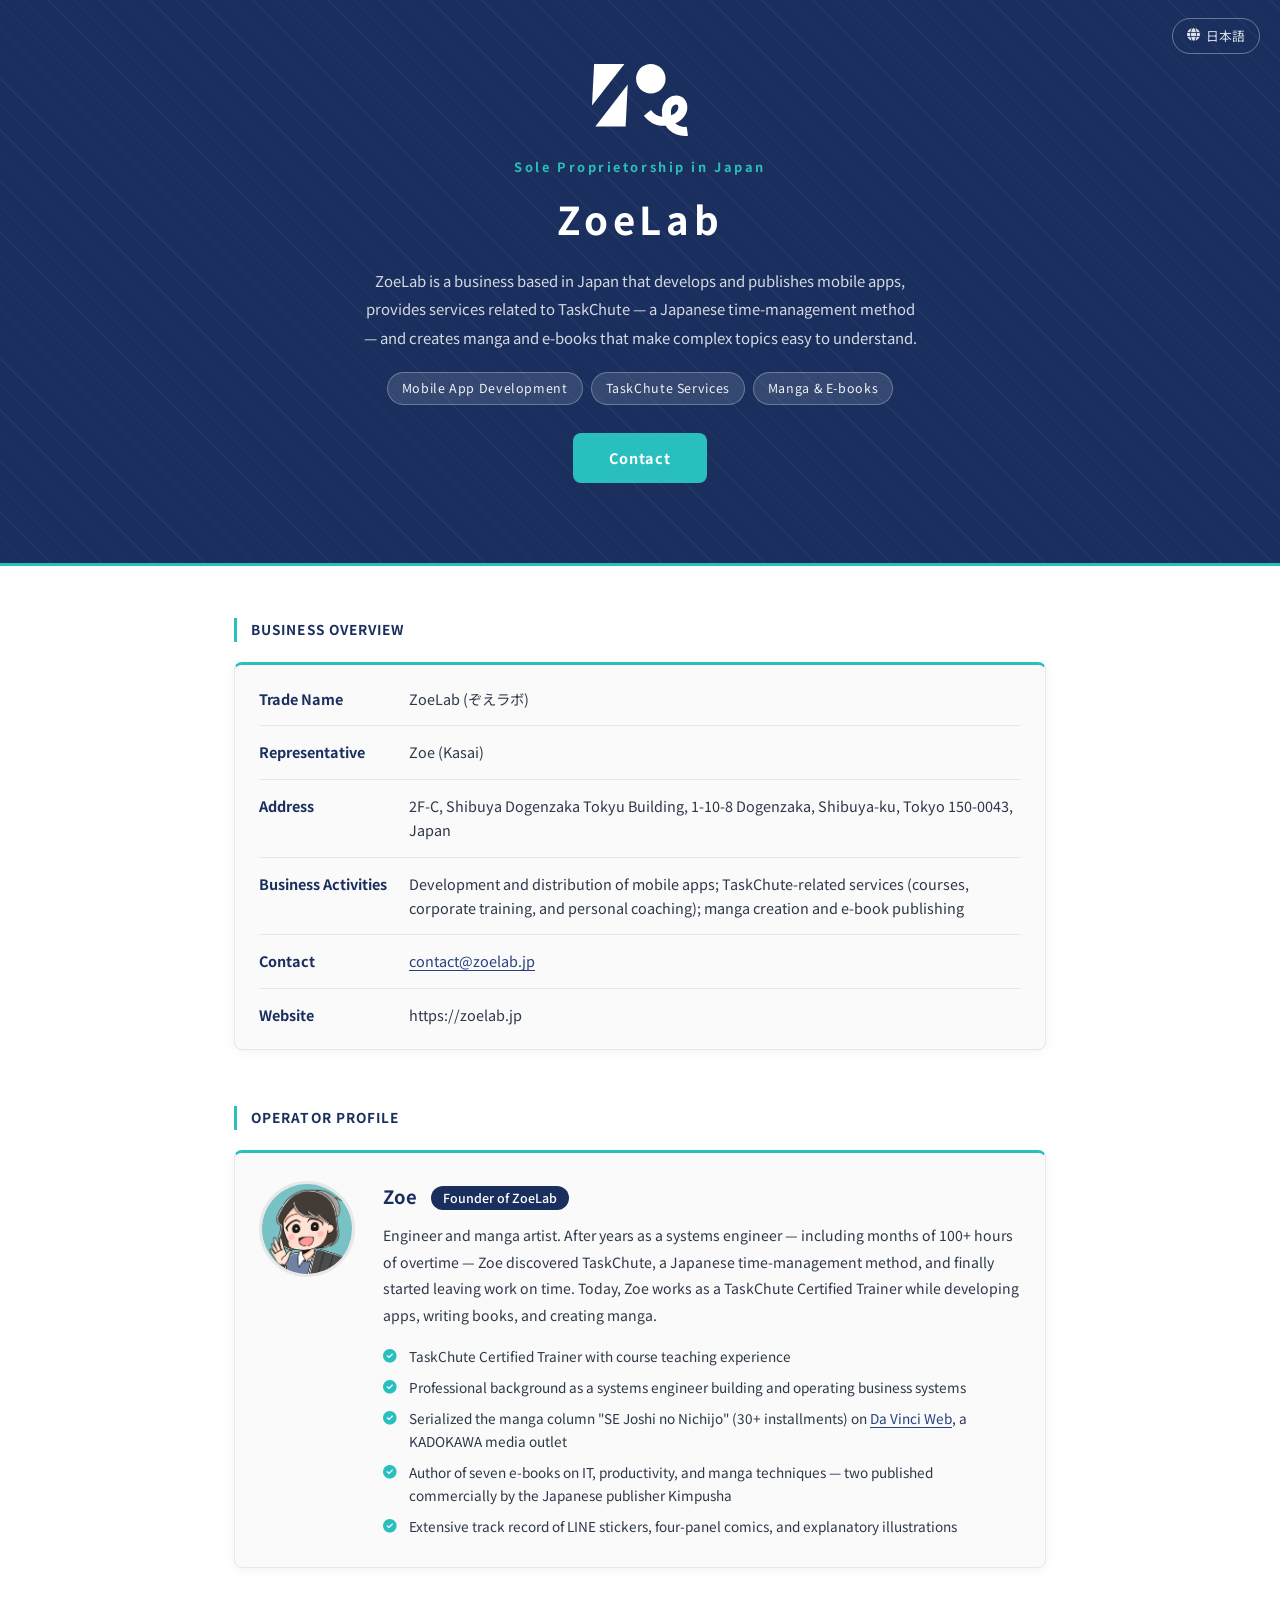
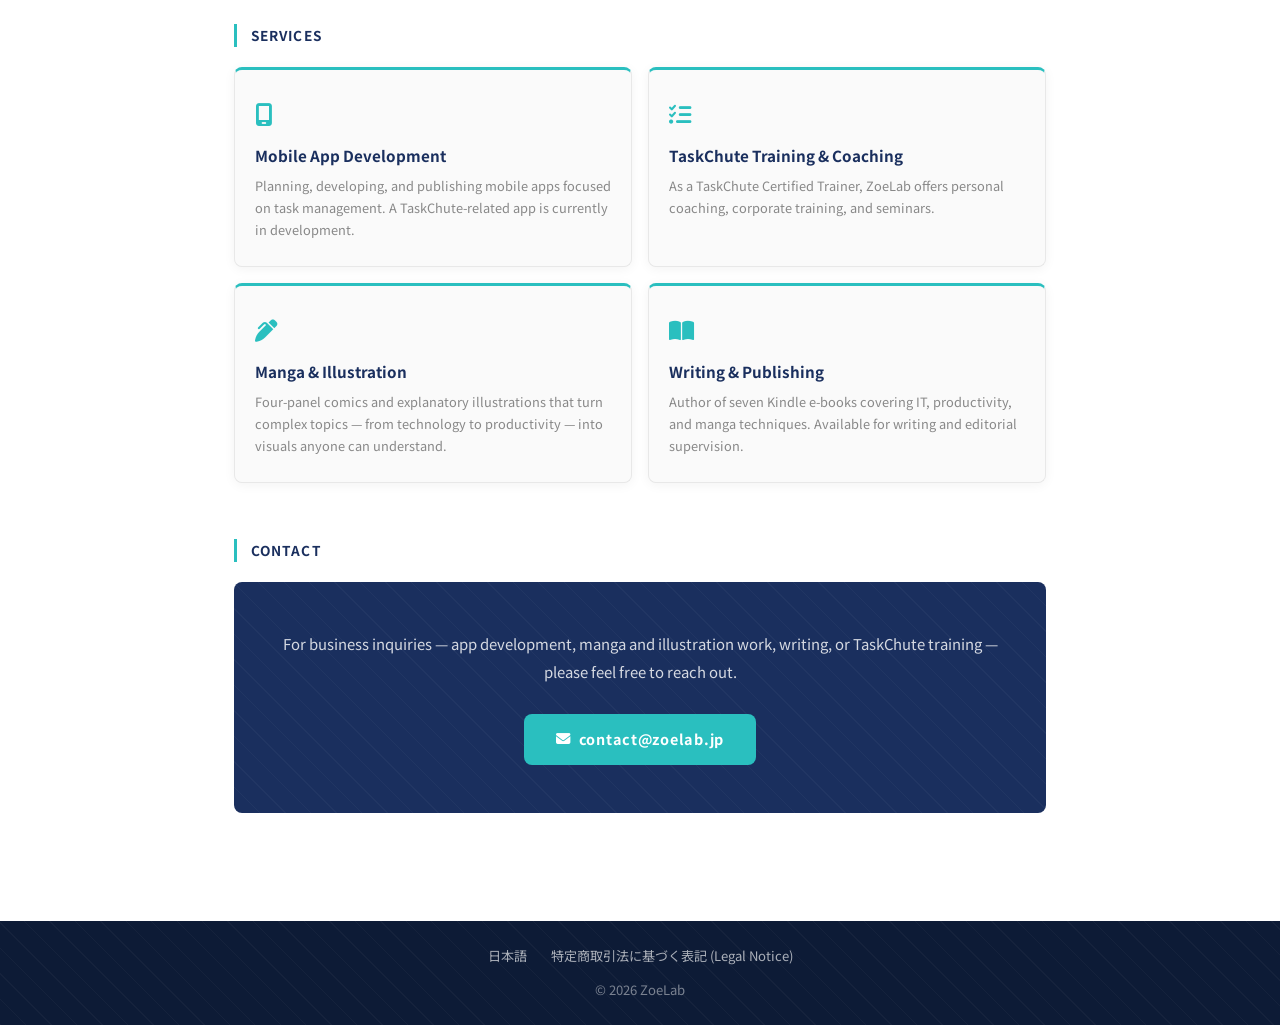
==== commit 6a34bb6c: "Add ZoeLab logo to hero and favicon Co-Authored-By: Claude Fable 5 <noreply@anthropic.com>" ====
--- a/en/index.html
+++ b/en/index.html
@@ -7,6 +7,7 @@
   <meta name="description" content="ZoeLab is a business based in Japan, developing and publishing mobile apps, providing TaskChute-related services, and creating manga and e-books.">
   <link rel="alternate" hreflang="ja" href="https://zoelab.jp/">
   <link rel="alternate" hreflang="en" href="https://zoelab.jp/en/">
+  <link rel="icon" type="image/svg+xml" href="../images/logo.svg">
   <link rel="preconnect" href="https://fonts.googleapis.com">
   <link rel="preconnect" href="https://fonts.gstatic.com" crossorigin>
   <link href="https://fonts.googleapis.com/css2?family=Noto+Sans+JP:wght@400;500;700&display=swap" rel="stylesheet">
@@ -20,6 +21,7 @@
     <header class="hero">
       <a href="../" class="lang-switch"><i class="fa-solid fa-globe"></i> 日本語</a>
       <div class="hero-inner">
+        <img src="../images/logo.svg" alt="" class="hero-logo">
         <p class="hero-eyebrow">Sole Proprietorship in Japan</p>
         <h1 class="name">ZoeLab</h1>
         <p class="bio">
--- a/style.css
+++ b/style.css
@@ -588,6 +588,12 @@
   position: relative;
 }
 
+.hero-logo {
+  width: 96px;
+  margin: 0 auto 20px;
+  filter: brightness(0) invert(1);
+}
+
 .lang-switch {
   position: absolute;
   top: 18px;
@@ -737,19 +743,6 @@
   color: var(--accent);
 }
 
-/* ===== Contact additions ===== */
-.contact-sub {
-  font-size: 0.83rem;
-  color: rgba(255, 255, 255, 0.65);
-  margin: 24px 0 14px;
-}
-
-.contact-btn--sub {
-  background: rgba(255, 255, 255, 0.1);
-  border: 1px solid rgba(255, 255, 255, 0.3);
-  font-weight: 500;
-}
-
 /* ===== Sub-page header (特商法など) ===== */
 .page-header {
   background:
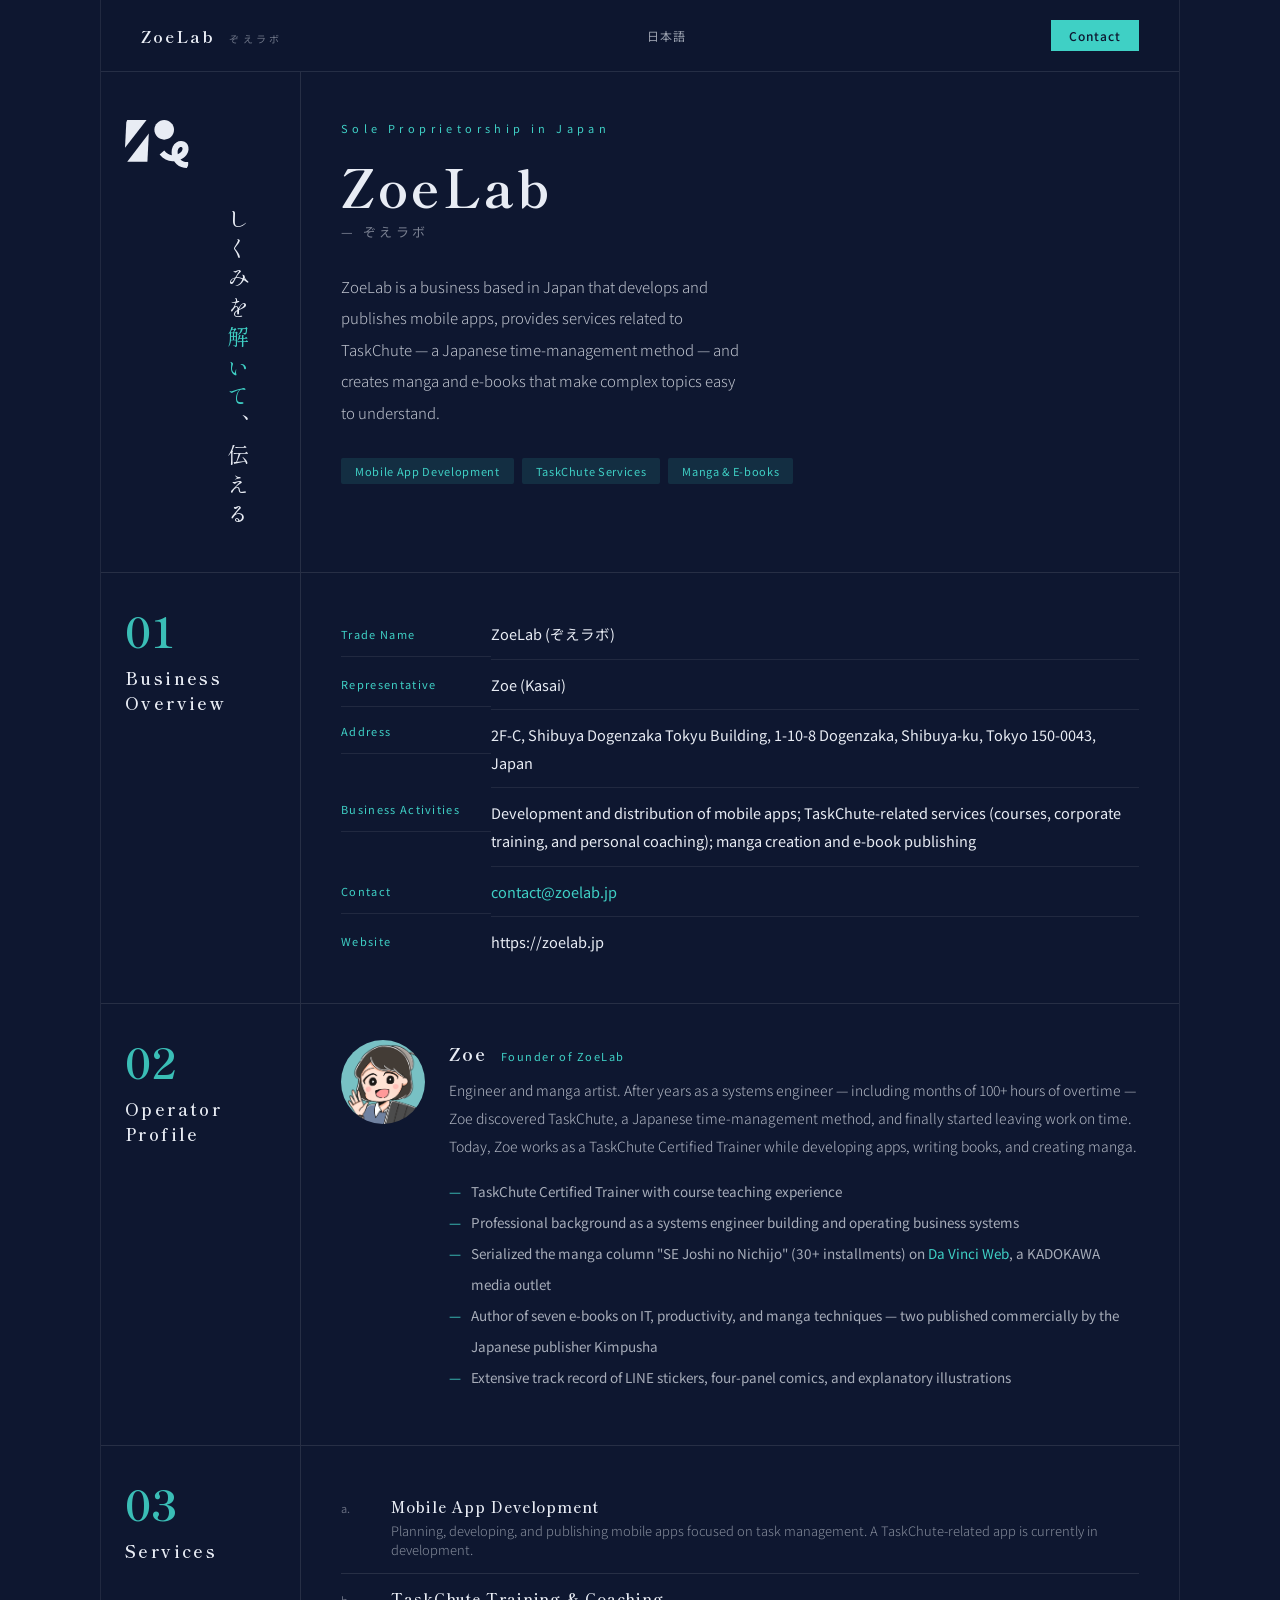
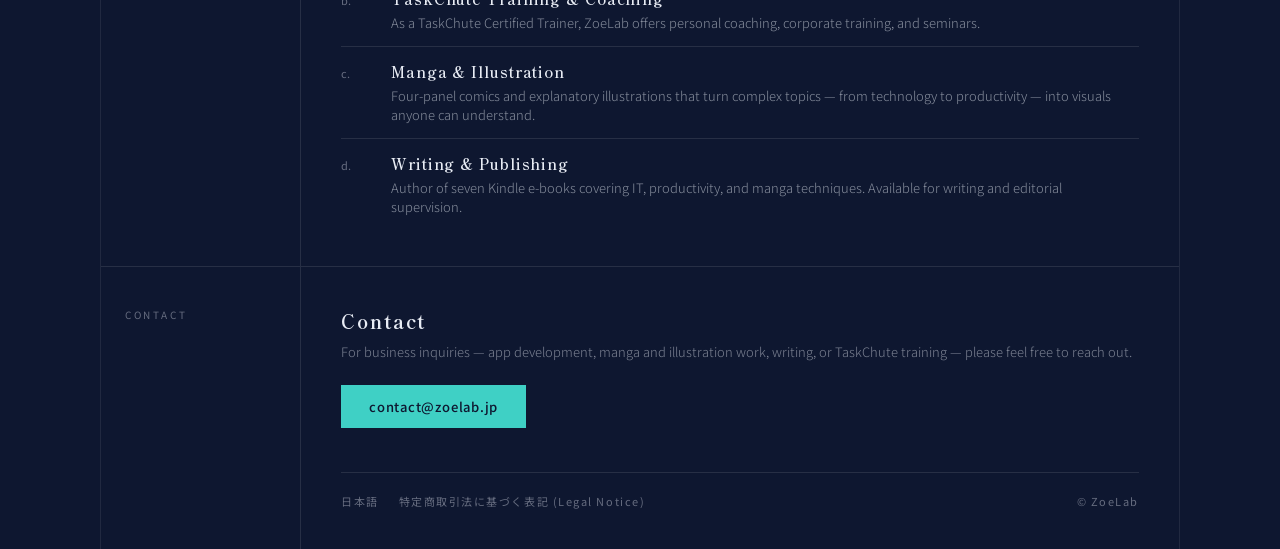
==== commit e5d919bb: "Restyle English page with the dark editorial design Same content and single-page structure, now on s" ====
--- a/en/index.html
+++ b/en/index.html
@@ -10,149 +10,148 @@
   <link rel="icon" type="image/svg+xml" href="../images/logo.svg">
   <link rel="preconnect" href="https://fonts.googleapis.com">
   <link rel="preconnect" href="https://fonts.gstatic.com" crossorigin>
-  <link href="https://fonts.googleapis.com/css2?family=Noto+Sans+JP:wght@400;500;700&display=swap" rel="stylesheet">
-  <link rel="stylesheet" href="https://cdnjs.cloudflare.com/ajax/libs/font-awesome/6.5.0/css/all.min.css">
+  <link href="https://fonts.googleapis.com/css2?family=Shippori+Mincho+B1:wght@400;500;600;700;800&family=Noto+Sans+JP:wght@300;400;500;700&display=swap" rel="stylesheet">
   <link rel="stylesheet" href="../style.css">
 </head>
 <body>
-  <div class="wrapper">
+  <div class="page">
 
-    <!-- ===== Hero ===== -->
-    <header class="hero">
-      <a href="../" class="lang-switch"><i class="fa-solid fa-globe"></i> 日本語</a>
-      <div class="hero-inner">
-        <img src="../images/logo.svg" alt="" class="hero-logo">
-        <p class="hero-eyebrow">Sole Proprietorship in Japan</p>
-        <h1 class="name">ZoeLab</h1>
-        <p class="bio">
-          ZoeLab is a business based in Japan that develops and publishes mobile apps,
-          provides services related to TaskChute — a Japanese time-management method —
-          and creates manga and e-books that make complex topics easy to understand.
-        </p>
-        <div class="hero-tags">
-          <span class="hero-tag">Mobile App Development</span>
-          <span class="hero-tag">TaskChute Services</span>
-          <span class="hero-tag">Manga &amp; E-books</span>
-        </div>
-        <a href="#contact" class="hero-cta">Contact</a>
-      </div>
+    <!-- ===== Header ===== -->
+    <header class="site-header">
+      <a href="./" class="brand">
+        <span class="brand-ja">ZoeLab</span>
+        <span class="brand-en">ぞえラボ</span>
+      </a>
+      <nav class="site-nav">
+        <a href="../">日本語</a>
+      </nav>
+      <a href="#contact" class="header-cta">Contact</a>
     </header>
 
-    <main class="main">
+    <main>
 
-      <!-- ===== Business Overview ===== -->
-      <section class="section">
-        <h2 class="section-title">Business Overview</h2>
-        <div class="about-card">
-          <dl class="about-list">
-            <div class="about-row">
-              <dt>Trade Name</dt>
-              <dd>ZoeLab (ぞえラボ)</dd>
-            </div>
-            <div class="about-row">
-              <dt>Representative</dt>
-              <dd>Zoe (Kasai)</dd>
-            </div>
-            <div class="about-row">
-              <dt>Address</dt>
-              <dd>2F-C, Shibuya Dogenzaka Tokyu Building, 1-10-8 Dogenzaka, Shibuya-ku, Tokyo 150-0043, Japan</dd>
-            </div>
-            <div class="about-row">
-              <dt>Business Activities</dt>
-              <dd>Development and distribution of mobile apps; TaskChute-related services (courses, corporate training, and personal coaching); manga creation and e-book publishing</dd>
-            </div>
-            <div class="about-row">
-              <dt>Contact</dt>
-              <dd><a href="mailto:contact@zoelab.jp" class="text-link">contact@zoelab.jp</a></dd>
-            </div>
-            <div class="about-row">
-              <dt>Website</dt>
-              <dd>https://zoelab.jp</dd>
-            </div>
+      <!-- ===== Hero ===== -->
+      <section class="sec hero">
+        <div class="hero-rail">
+          <img src="../images/logo-white.svg" alt="" class="hero-logo">
+          <p class="hero-catch">しくみを<span class="accent">解いて</span>、伝える</p>
+        </div>
+        <div class="hero-main">
+          <p class="hero-eyebrow">Sole Proprietorship in Japan</p>
+          <h1 class="hero-title">ZoeLab</h1>
+          <p class="hero-sub">— ぞえラボ</p>
+          <p class="hero-bio">ZoeLab is a business based in Japan that develops and publishes mobile apps, provides services related to TaskChute — a Japanese time-management method — and creates manga and e-books that make complex topics easy to understand.</p>
+          <div class="sub-tags">
+            <span>Mobile App Development</span>
+            <span>TaskChute Services</span>
+            <span>Manga &amp; E-books</span>
+          </div>
+        </div>
+      </section>
+
+      <!-- ===== 01 Business Overview ===== -->
+      <section class="sec" id="overview">
+        <div class="rail">
+          <div class="rail-no">01</div>
+          <div class="rail-title">Business Overview</div>
+        </div>
+        <div class="sec-body">
+          <dl class="spec-list spec-list--en">
+            <dt>Trade Name</dt><dd>ZoeLab (ぞえラボ)</dd>
+            <dt>Representative</dt><dd>Zoe (Kasai)</dd>
+            <dt class="top">Address</dt><dd>2F-C, Shibuya Dogenzaka Tokyu Building, 1-10-8 Dogenzaka, Shibuya-ku, Tokyo 150-0043, Japan</dd>
+            <dt class="top">Business Activities</dt><dd>Development and distribution of mobile apps; TaskChute-related services (courses, corporate training, and personal coaching); manga creation and e-book publishing</dd>
+            <dt>Contact</dt><dd><a href="mailto:contact@zoelab.jp">contact@zoelab.jp</a></dd>
+            <dt>Website</dt><dd>https://zoelab.jp</dd>
           </dl>
         </div>
       </section>
 
-      <!-- ===== Operator Profile ===== -->
-      <section class="section">
-        <h2 class="section-title">Operator Profile</h2>
-        <div class="profile-card">
-          <div class="profile-avatar-wrap">
-            <img src="../images/profile.png" alt="Zoe" class="avatar">
-          </div>
-          <div class="profile-body">
+      <!-- ===== 02 Operator Profile ===== -->
+      <section class="sec" id="profile">
+        <div class="rail">
+          <div class="rail-no">02</div>
+          <div class="rail-title">Operator Profile</div>
+        </div>
+        <div class="sec-body profile-body">
+          <img src="../images/profile.png" alt="Zoe" class="avatar">
+          <div class="profile-main">
             <p class="profile-name">Zoe <span class="profile-role">Founder of ZoeLab</span></p>
-            <p class="profile-bio">
-              Engineer and manga artist. After years as a systems engineer — including months of 100+ hours of overtime —
-              Zoe discovered TaskChute, a Japanese time-management method, and finally started leaving work on time.
-              Today, Zoe works as a TaskChute Certified Trainer while developing apps, writing books, and creating manga.
-            </p>
+            <p class="profile-bio">Engineer and manga artist. After years as a systems engineer — including months of 100+ hours of overtime — Zoe discovered TaskChute, a Japanese time-management method, and finally started leaving work on time. Today, Zoe works as a TaskChute Certified Trainer while developing apps, writing books, and creating manga.</p>
             <ul class="profile-facts">
-              <li><i class="fa-solid fa-circle-check"></i> TaskChute Certified Trainer with course teaching experience</li>
-              <li><i class="fa-solid fa-circle-check"></i> Professional background as a systems engineer building and operating business systems</li>
-              <li><i class="fa-solid fa-circle-check"></i> Serialized the manga column "SE Joshi no Nichijo" (30+ installments) on <a href="https://ddnavi.com/sezyoshi/" target="_blank" rel="noopener" class="text-link">Da Vinci Web</a>, a KADOKAWA media outlet</li>
-              <li><i class="fa-solid fa-circle-check"></i> Author of seven e-books on IT, productivity, and manga techniques — two published commercially by the Japanese publisher Kimpusha</li>
-              <li><i class="fa-solid fa-circle-check"></i> Extensive track record of LINE stickers, four-panel comics, and explanatory illustrations</li>
+              <li><span class="dash">—</span><span>TaskChute Certified Trainer with course teaching experience</span></li>
+              <li><span class="dash">—</span><span>Professional background as a systems engineer building and operating business systems</span></li>
+              <li><span class="dash">—</span><span>Serialized the manga column "SE Joshi no Nichijo" (30+ installments) on <a href="https://ddnavi.com/sezyoshi/" target="_blank" rel="noopener">Da Vinci Web</a>, a KADOKAWA media outlet</span></li>
+              <li><span class="dash">—</span><span>Author of seven e-books on IT, productivity, and manga techniques — two published commercially by the Japanese publisher Kimpusha</span></li>
+              <li><span class="dash">—</span><span>Extensive track record of LINE stickers, four-panel comics, and explanatory illustrations</span></li>
             </ul>
           </div>
         </div>
       </section>
 
-      <!-- ===== Services ===== -->
-      <section class="section">
-        <h2 class="section-title">Services</h2>
-        <div class="services-grid">
-          <div class="service-card">
-            <div class="service-icon"><i class="fa-solid fa-mobile-screen"></i></div>
-            <h3 class="service-title">Mobile App Development</h3>
-            <p class="service-desc">Planning, developing, and publishing mobile apps focused on task management. A TaskChute-related app is currently in development.</p>
+      <!-- ===== 03 Services ===== -->
+      <section class="sec" id="services">
+        <div class="rail">
+          <div class="rail-no">03</div>
+          <div class="rail-title">Services</div>
+        </div>
+        <div class="sec-body services">
+          <div class="service-row">
+            <span class="service-idx">a.</span>
+            <div>
+              <div class="service-name">Mobile App Development</div>
+              <div class="service-desc">Planning, developing, and publishing mobile apps focused on task management. A TaskChute-related app is currently in development.</div>
+            </div>
           </div>
-          <div class="service-card">
-            <div class="service-icon"><i class="fa-solid fa-list-check"></i></div>
-            <h3 class="service-title">TaskChute Training &amp; Coaching</h3>
-            <p class="service-desc">As a TaskChute Certified Trainer, ZoeLab offers personal coaching, corporate training, and seminars.</p>
+          <div class="service-row">
+            <span class="service-idx">b.</span>
+            <div>
+              <div class="service-name">TaskChute Training &amp; Coaching</div>
+              <div class="service-desc">As a TaskChute Certified Trainer, ZoeLab offers personal coaching, corporate training, and seminars.</div>
+            </div>
           </div>
-          <div class="service-card">
-            <div class="service-icon"><i class="fa-solid fa-pen-clip"></i></div>
-            <h3 class="service-title">Manga &amp; Illustration</h3>
-            <p class="service-desc">Four-panel comics and explanatory illustrations that turn complex topics — from technology to productivity — into visuals anyone can understand.</p>
+          <div class="service-row">
+            <span class="service-idx">c.</span>
+            <div>
+              <div class="service-name">Manga &amp; Illustration</div>
+              <div class="service-desc">Four-panel comics and explanatory illustrations that turn complex topics — from technology to productivity — into visuals anyone can understand.</div>
+            </div>
           </div>
-          <div class="service-card">
-            <div class="service-icon"><i class="fa-solid fa-book-open"></i></div>
-            <h3 class="service-title">Writing &amp; Publishing</h3>
-            <p class="service-desc">Author of seven Kindle e-books covering IT, productivity, and manga techniques. Available for writing and editorial supervision.</p>
-          </div>
-        </div>
-      </section>
-
-      <!-- ===== Contact ===== -->
-      <section class="section" id="contact">
-        <h2 class="section-title">Contact</h2>
-        <div class="contact-card">
-          <p class="contact-lead">For business inquiries — app development, manga and illustration work, writing, or TaskChute training — please feel free to reach out.</p>
-          <div class="contact-btns">
-            <a href="mailto:contact@zoelab.jp" class="contact-btn">
-              <i class="fa-solid fa-envelope"></i> contact@zoelab.jp
-            </a>
+          <div class="service-row">
+            <span class="service-idx">d.</span>
+            <div>
+              <div class="service-name">Writing &amp; Publishing</div>
+              <div class="service-desc">Author of seven Kindle e-books covering IT, productivity, and manga techniques. Available for writing and editorial supervision.</div>
+            </div>
           </div>
         </div>
       </section>
 
     </main>
 
-    <!-- ===== Footer ===== -->
-    <footer class="footer">
-      <nav class="footer-links">
-        <a href="../">日本語</a>
-        <a href="../tokushoho.html">特定商取引法に基づく表記 (Legal Notice)</a>
-      </nav>
-      <p>&copy; <span id="year"></span> ZoeLab</p>
+    <!-- ===== CONTACT ===== -->
+    <footer class="sec sec--last" id="contact">
+      <div class="rail contact-rail">
+        <div class="rail-en">CONTACT</div>
+      </div>
+      <div class="contact-body">
+        <div class="contact-row">
+          <div>
+            <p class="contact-title">Contact</p>
+            <p class="contact-lead">For business inquiries — app development, manga and illustration work, writing, or TaskChute training — please feel free to reach out.</p>
+          </div>
+          <a href="mailto:contact@zoelab.jp" class="contact-btn">contact@zoelab.jp</a>
+        </div>
+        <div class="foot-meta">
+          <div class="foot-links">
+            <a href="../">日本語</a>
+            <a href="../tokushoho.html">特定商取引法に基づく表記 (Legal Notice)</a>
+          </div>
+          <span>© ZoeLab</span>
+        </div>
+      </div>
     </footer>
 
   </div>
-
-  <script>
-    document.getElementById('year').textContent = new Date().getFullYear();
-  </script>
 </body>
 </html>
--- a/style.css
+++ b/style.css
@@ -1,908 +1,929 @@
-/* ===== Reset & Variables ===== */
-*, *::before, *::after {
-  box-sizing: border-box;
+/* ==========================================================
+   ぞえラボ / ZoeLab — グリッド・マガジン (dark editorial)
+   ========================================================== */
+
+:root {
+  --bg: #0e1730;
+  --ink: #e8ecf4;
+  --ink-75: rgba(232, 236, 244, .75);
+  --ink-65: rgba(232, 236, 244, .65);
+  --ink-55: rgba(232, 236, 244, .55);
+  --ink-50: rgba(232, 236, 244, .5);
+  --ink-45: rgba(232, 236, 244, .45);
+  --ink-40: rgba(232, 236, 244, .4);
+  --teal: #3fd0c5;
+  --teal-hover: #7ee3db;
+  --teal-bg: rgba(63, 208, 197, .12);
+  --teal-line: rgba(63, 208, 197, .4);
+  --line: rgba(255, 255, 255, .1);
+  --line-soft: rgba(255, 255, 255, .08);
+  --line-card: rgba(255, 255, 255, .12);
+  --serif: 'Shippori Mincho B1', serif;
+  --sans: 'Noto Sans JP', sans-serif;
+}
+
+* { box-sizing: border-box; }
+
+html { scroll-behavior: smooth; }
+
+body {
   margin: 0;
-  padding: 0;
-}
-
-:root {
-  --navy-dark:   #0D1B36;
-  --navy:        #1A2F5E;
-  --navy-light:  #274080;
-  --accent:      #2ABFBF;
-  --accent-glow: rgba(42, 191, 191, 0.15);
-  --bg:          #FFFFFF;
-  --bg-card:     #FAFAFA;
-  --text:        #2D3748;
-  --text-muted:  #888888;
-  --border:      #E8E8E8;
-  --shadow:      0 2px 12px rgba(0, 0, 0, 0.05);
-  --shadow-hover:0 6px 24px rgba(0, 0, 0, 0.10), 0 0 0 1px var(--accent);
-  --radius:      8px;
-}
-
-/* ===== Base ===== */
-body {
-  font-family: 'Noto Sans JP', sans-serif;
   background: var(--bg);
-  color: var(--text);
-  line-height: 1.7;
+  color: var(--ink);
+  font-family: var(--sans);
+  -webkit-font-smoothing: antialiased;
+}
+
+a {
+  color: var(--teal);
+  text-decoration: none;
+  transition: color .18s ease;
+}
+a:hover { color: var(--teal-hover); }
+
+.page {
+  max-width: 1080px;
+  margin: 0 auto;
   min-height: 100vh;
-}
-
-a {
-  text-decoration: none;
-  color: inherit;
-}
-
-img {
-  display: block;
-  max-width: 100%;
-}
-
-/* ===== Layout ===== */
-.wrapper {
-  display: flex;
-  flex-direction: column;
-  min-height: 100vh;
-}
-
-.main {
-  flex: 1;
-  max-width: 860px;
-  width: 100%;
-  margin: 0 auto;
-  padding: 52px 24px;
-}
-
-/* ===== Hero ===== */
-.hero {
-  background:
-    repeating-linear-gradient(
-      45deg,
-      rgba(255, 255, 255, 0.04) 0px,
-      rgba(255, 255, 255, 0.04) 1px,
-      transparent 1px,
-      transparent 18px
-    ),
-    var(--navy);
-  padding: 64px 24px 80px;
-  text-align: center;
-  color: #fff;
-  border-bottom: 3px solid var(--accent);
-}
-
-.hero-inner {
-  max-width: 560px;
-  margin: 0 auto;
-}
-
-.avatar-wrap {
-  width: 120px;
-  height: 120px;
-  margin: 0 auto 24px;
-  border-radius: 50%;
-  border: 4px solid rgba(255, 255, 255, 0.35);
-  overflow: hidden;
-  background: rgba(255, 255, 255, 0.12);
-}
-
-.avatar {
-  width: 100%;
-  height: 100%;
-  object-fit: cover;
-}
-
-.name {
-  font-size: 2.4rem;
-  font-weight: 700;
-  letter-spacing: 0.12em;
-  margin-bottom: 16px;
-}
-
-.bio {
-  font-size: 0.93rem;
-  color: rgba(255, 255, 255, 0.82);
-  line-height: 1.9;
-}
-
-.hero-tags {
-  display: flex;
-  flex-wrap: wrap;
-  gap: 8px;
-  justify-content: center;
-  margin: 20px 0 28px;
-}
-
-.hero-tag {
-  background: rgba(255, 255, 255, 0.12);
-  border: 1px solid rgba(255, 255, 255, 0.28);
-  color: rgba(255, 255, 255, 0.92);
-  font-size: 0.78rem;
-  padding: 5px 14px;
-  border-radius: 20px;
-  letter-spacing: 0.05em;
-}
-
-.hero-cta {
-  display: inline-block;
-  background: var(--accent);
-  color: #fff;
-  font-size: 0.9rem;
-  font-weight: 700;
-  padding: 13px 36px;
-  border-radius: var(--radius);
-  letter-spacing: 0.06em;
-  transition: opacity 0.2s ease;
-}
-
-.hero-cta:hover {
-  opacity: 0.85;
-}
-
-/* ===== Section ===== */
-.section {
-  margin-bottom: 56px;
-}
-
-.section-title {
-  font-size: 0.85rem;
-  font-weight: 700;
-  color: var(--navy);
-  padding-left: 14px;
-  border-left: 3px solid var(--accent);
-  margin-bottom: 20px;
-  letter-spacing: 0.08em;
-  text-transform: uppercase;
-}
-
-.section-title--line {
-  border-left-color: #06C755;
-}
-
-/* ===== Services ===== */
-.services-grid {
-  display: grid;
-  grid-template-columns: repeat(2, 1fr);
-  gap: 16px;
-}
-
-.service-card {
-  background: var(--bg-card);
-  border-radius: var(--radius);
-  box-shadow: var(--shadow);
-  border: 1px solid var(--border);
-  border-top: 3px solid var(--accent);
-  padding: 24px 20px;
-}
-
-.service-icon {
-  font-size: 1.4rem;
-  color: var(--accent);
-  margin-bottom: 12px;
-}
-
-.service-title {
-  font-size: 0.95rem;
-  font-weight: 700;
-  margin-bottom: 8px;
-  color: var(--navy);
-  line-height: 1.5;
-}
-
-.service-desc {
-  font-size: 0.8rem;
-  color: var(--text-muted);
-  line-height: 1.75;
-}
-
-/* ===== Courses ===== */
-.course-grid {
-  display: flex;
-  flex-direction: column;
-  gap: 12px;
-}
-
-.course-card {
-  display: flex;
+  background: var(--bg);
+  border-left: 1px solid var(--line-soft);
+  border-right: 1px solid var(--line-soft);
+}
+
+/* ===== Header (sticky) ===== */
+.site-header {
+  display: flex;
+  justify-content: space-between;
   align-items: center;
   gap: 16px;
-  padding: 20px 24px;
-  background: var(--bg-card);
-  border-radius: var(--radius);
-  box-shadow: var(--shadow);
-  border: 1px solid var(--border);
-  transition: transform 0.2s ease, box-shadow 0.2s ease;
-}
-
+  padding: clamp(14px, 2vw, 20px) clamp(20px, 4vw, 40px);
+  border-bottom: 1px solid var(--line);
+  position: sticky;
+  top: 0;
+  background: rgba(14, 23, 48, .92);
+  backdrop-filter: blur(8px);
+  -webkit-backdrop-filter: blur(8px);
+  z-index: 10;
+}
+
+.brand {
+  display: flex;
+  align-items: baseline;
+  gap: 14px;
+  color: var(--ink);
+}
+.brand:hover { color: var(--ink); }
+.brand-ja {
+  font-family: var(--serif);
+  font-size: 16px;
+  font-weight: 700;
+  letter-spacing: .14em;
+}
+.brand-en {
+  font-size: 10px;
+  letter-spacing: .32em;
+  color: var(--ink-45);
+}
+
+.site-nav {
+  display: flex;
+  gap: 24px;
+  font-size: 12px;
+  letter-spacing: .12em;
+}
+.site-nav a { color: var(--ink-65); }
+.site-nav a:hover { color: var(--teal); }
+
+.header-cta {
+  font-size: 12px;
+  color: var(--bg);
+  background: var(--teal);
+  padding: 7px 18px;
+  font-weight: 500;
+  letter-spacing: .08em;
+  transition: background .18s ease;
+}
+.header-cta:hover {
+  background: var(--teal-hover);
+  color: var(--bg);
+}
+
+/* ===== Section pattern: rail + content ===== */
+.sec {
+  display: grid;
+  grid-template-columns: 200px minmax(0, 1fr);
+  border-bottom: 1px solid var(--line);
+}
+.sec--last { border-bottom: none; }
+
+.rail {
+  border-right: 1px solid var(--line);
+  padding: 36px 24px;
+  display: flex;
+  flex-direction: column;
+}
+.rail-no {
+  font-family: var(--serif);
+  font-size: 42px;
+  font-weight: 700;
+  color: rgba(63, 208, 197, .9);
+  line-height: 1;
+}
+.rail-title {
+  font-family: var(--serif);
+  font-size: 17px;
+  font-weight: 600;
+  letter-spacing: .14em;
+  margin-top: 14px;
+}
+.rail-title--tight { letter-spacing: .12em; }
+.rail-en {
+  font-size: 10px;
+  letter-spacing: .28em;
+  color: var(--ink-40);
+  margin-top: 6px;
+}
+
+.sec-body { padding: 36px clamp(22px, 4vw, 40px); }
+
+/* ===== Hero ===== */
+.hero-rail {
+  border-right: 1px solid var(--line);
+  padding: 40px 24px;
+  display: flex;
+  flex-direction: column;
+  justify-content: space-between;
+  gap: 32px;
+  min-height: 340px;
+}
+.hero-logo {
+  width: clamp(44px, 6vw, 64px);
+  height: clamp(44px, 6vw, 64px);
+  border-radius: 16px;
+  flex: none;
+}
+.hero-catch {
+  writing-mode: vertical-rl;
+  font-family: var(--serif);
+  font-size: clamp(15px, 2.4vw, 22px);
+  letter-spacing: .34em;
+  color: var(--ink);
+  align-self: flex-end;
+}
+.hero-catch .accent { color: var(--teal); }
+
+.hero-main { padding: clamp(36px, 5vw, 48px) clamp(22px, 4vw, 40px); }
+.hero-eyebrow {
+  font-size: clamp(10px, 1.3vw, 11px);
+  letter-spacing: .4em;
+  color: var(--teal);
+  margin: 0 0 clamp(16px, 2.4vw, 20px);
+}
+.hero-title {
+  margin: 0 0 6px;
+  font-family: var(--serif);
+  font-size: clamp(38px, 6vw, 52px);
+  font-weight: 700;
+  letter-spacing: .06em;
+  line-height: 1.15;
+}
+.hero-sub {
+  font-size: clamp(11px, 1.5vw, 13px);
+  letter-spacing: .26em;
+  color: var(--ink-50);
+  margin: 0 0 clamp(20px, 3.4vw, 30px);
+}
+.hero-bio {
+  margin: 0 0 clamp(20px, 3.4vw, 30px);
+  max-width: 420px;
+  font-size: clamp(14px, 1.8vw, 15px);
+  line-height: 2.1;
+  font-weight: 300;
+  color: rgba(232, 236, 244, .8);
+  text-wrap: pretty;
+}
+.hero-links {
+  display: flex;
+  flex-direction: column;
+  border-top: 1px solid var(--line-card);
+  max-width: 420px;
+}
+.hero-link {
+  display: flex;
+  justify-content: space-between;
+  align-items: center;
+  padding: 12px 2px;
+  border-bottom: 1px solid var(--line-card);
+  font-size: 13px;
+  color: var(--ink);
+}
+.hero-link .arrow { color: var(--teal); }
+.hero-link:hover { color: var(--teal); }
+
+/* ===== 01 事業概要 ===== */
+.spec-list {
+  margin: 0;
+  display: grid;
+  grid-template-columns: 104px 1fr;
+  font-size: 14.5px;
+  line-height: 1.9;
+}
+.spec-list dt {
+  padding: 11px 0;
+  border-bottom: 1px solid var(--line-soft);
+  font-size: 11px;
+  letter-spacing: .22em;
+  color: var(--teal);
+  align-self: center;
+}
+.spec-list dd {
+  margin: 0;
+  padding: 11px 0;
+  border-bottom: 1px solid var(--line-soft);
+}
+.spec-list dt:last-of-type,
+.spec-list dd:last-of-type { border-bottom: none; }
+.spec-list dt.top { align-self: start; }
+.spec-list--en { grid-template-columns: 150px 1fr; }
+.spec-list--en dt { letter-spacing: .12em; }
+
+/* ===== 02 運営者情報 ===== */
+.profile-body {
+  display: flex;
+  gap: 24px;
+  flex-wrap: wrap;
+}
+.avatar {
+  width: 84px;
+  height: 84px;
+  border-radius: 50%;
+  flex: none;
+  object-fit: cover;
+}
+.profile-main { flex: 1 1 300px; }
+.profile-name {
+  font-family: var(--serif);
+  font-size: 18px;
+  font-weight: 700;
+  letter-spacing: .08em;
+  margin: 0 0 10px;
+}
+.profile-role {
+  font-size: 11px;
+  font-family: var(--sans);
+  font-weight: 400;
+  color: var(--teal);
+  letter-spacing: .14em;
+  margin-left: 8px;
+}
+.profile-bio {
+  margin: 0 0 16px;
+  font-size: 14px;
+  line-height: 2;
+  font-weight: 300;
+  color: var(--ink-75);
+  text-wrap: pretty;
+}
+.profile-facts {
+  margin: 0 0 16px;
+  padding: 0;
+  list-style: none;
+  font-size: 13.5px;
+  line-height: 2.3;
+  color: rgba(232, 236, 244, .7);
+}
+.profile-facts--flush { margin-bottom: 0; }
+.profile-facts li {
+  display: flex;
+  gap: 10px;
+}
+.profile-facts .dash { color: var(--teal); }
+.profile-facts li span:last-child { flex: 1; }
+.profile-tags {
+  display: flex;
+  gap: 8px;
+  flex-wrap: wrap;
+  font-size: 11px;
+  letter-spacing: .06em;
+}
+.profile-tags span {
+  padding: 4px 12px;
+  background: var(--teal-bg);
+  color: var(--teal);
+  border-radius: 2px;
+}
+
+/* ===== 03 提供サービス ===== */
+.services { display: flex; flex-direction: column; }
+.service-row {
+  display: grid;
+  grid-template-columns: 34px 1fr auto;
+  gap: 16px;
+  align-items: baseline;
+  padding: 14px 0;
+  border-bottom: 1px solid var(--line);
+  transition: border-color .18s ease;
+}
+.service-row:last-child { border-bottom: none; }
+a.service-row { color: var(--ink); }
+a.service-row:hover { border-bottom-color: rgba(63, 208, 197, .6); }
+.service-idx {
+  font-size: 11px;
+  color: var(--ink-40);
+}
+.service-name {
+  font-family: var(--serif);
+  font-size: 15px;
+  font-weight: 600;
+  letter-spacing: .06em;
+}
+.service-desc {
+  font-size: 13px;
+  color: var(--ink-55);
+  margin-top: 4px;
+  font-weight: 300;
+}
+.service-row .arrow { color: var(--teal); }
+
+/* ===== 04 タスクシュート講座 ===== */
+.courses {
+  display: flex;
+  flex-direction: column;
+  gap: 14px;
+}
+.course-card {
+  border: 1px solid var(--line-card);
+  padding: 22px 24px;
+  display: grid;
+  grid-template-columns: 1fr auto;
+  gap: 18px;
+  align-items: center;
+  color: var(--ink);
+  transition: border-color .18s ease;
+}
 .course-card:hover {
-  transform: translateY(-2px);
-  box-shadow: var(--shadow-hover);
-}
-
-.course-icon {
-  width: 48px;
-  height: 48px;
-  background: var(--navy);
-  border-radius: 10px;
-  display: flex;
-  align-items: center;
-  justify-content: center;
-  color: #fff;
-  font-size: 1.15rem;
-  flex-shrink: 0;
-}
-
-.course-icon--master {
-  background: var(--accent);
-}
-
-.course-info {
-  flex: 1;
-}
-
+  border-color: rgba(63, 208, 197, .5);
+  color: var(--ink);
+}
+.course-head {
+  display: flex;
+  align-items: baseline;
+  gap: 12px;
+  margin-bottom: 6px;
+  flex-wrap: wrap;
+}
 .course-name {
-  font-size: 1rem;
-  font-weight: 700;
-}
-
+  font-family: var(--serif);
+  font-size: 16px;
+  font-weight: 700;
+}
+.course-level {
+  font-size: 10px;
+  letter-spacing: .16em;
+  color: var(--teal);
+  border: 1px solid var(--teal-line);
+  padding: 3px 10px;
+}
 .course-desc {
-  font-size: 0.82rem;
-  color: var(--text-muted);
-  margin-top: 3px;
-}
-
-.course-arrow {
-  color: var(--text-muted);
-  font-size: 0.9rem;
-  flex-shrink: 0;
-}
-
-/* ===== SNS ===== */
-.sns-grid {
-  display: grid;
-  grid-template-columns: repeat(auto-fill, minmax(185px, 1fr));
-  gap: 12px;
-}
-
-.sns-card {
-  display: flex;
-  align-items: center;
-  gap: 12px;
-  padding: 15px 18px;
-  background: var(--bg-card);
-  border-radius: var(--radius);
-  box-shadow: var(--shadow);
-  border: 1px solid var(--border);
-  font-weight: 500;
-  font-size: 0.93rem;
-  transition: transform 0.2s ease, box-shadow 0.2s ease;
-}
-
-.sns-card:hover {
-  transform: translateY(-2px);
-  box-shadow: var(--shadow-hover);
-}
-
-.sns-card--disabled {
-  opacity: 0.5;
-  cursor: default;
-}
-
-.sns-card--disabled:hover {
-  transform: none;
-  box-shadow: var(--shadow);
-}
-
-.sns-icon {
-  font-size: 1.35rem;
-  color: var(--navy);
-  width: 26px;
-  text-align: center;
-  flex-shrink: 0;
-}
-
-.sns-label {
-  display: flex;
-  flex-direction: column;
-  gap: 2px;
-}
-
-.sns-sublabel {
-  font-size: 0.75rem;
-  font-weight: 400;
-  color: var(--text-muted);
-}
-
-.note-icon {
-  font-family: Georgia, serif;
-  font-size: 1.25rem;
-  font-weight: 700;
-  display: inline-block;
-  line-height: 1;
-}
-
-/* ===== Blog ===== */
-.blog-card {
-  display: flex;
-  align-items: center;
-  justify-content: space-between;
-  padding: 20px 24px;
-  background: var(--bg-card);
-  border-radius: var(--radius);
-  box-shadow: var(--shadow);
-  border: 1px solid var(--border);
-  transition: transform 0.2s ease, box-shadow 0.2s ease;
-}
-
-.blog-card:hover {
-  transform: translateY(-2px);
-  box-shadow: var(--shadow-hover);
-}
-
-.blog-card-left {
-  display: flex;
-  align-items: center;
-  gap: 16px;
-}
-
-.blog-icon {
-  width: 48px;
-  height: 48px;
-  background: var(--accent);
-  border-radius: 10px;
-  display: flex;
-  align-items: center;
-  justify-content: center;
-  color: #fff;
-  font-size: 1.15rem;
-  flex-shrink: 0;
-}
-
-.blog-name {
-  font-size: 1rem;
-  font-weight: 700;
-}
-
-.blog-desc {
-  font-size: 0.82rem;
-  color: var(--text-muted);
-  margin-top: 3px;
-}
-
-.blog-arrow {
-  color: var(--text-muted);
-  font-size: 0.9rem;
-}
-
-/* ===== Books ===== */
+  margin: 0;
+  font-size: 13.5px;
+  line-height: 1.9;
+  font-weight: 300;
+  color: var(--ink-65);
+}
+.course-card .arrow {
+  font-size: 19px;
+  color: var(--teal);
+}
+
+/* ===== 05 電子書籍 ===== */
 .books-grid {
   display: grid;
-  grid-template-columns: repeat(2, 1fr);
-  gap: 16px;
-}
-
-.book-card {
-  display: flex;
-  flex-direction: row;
-  background: var(--bg-card);
-  border-radius: var(--radius);
-  box-shadow: var(--shadow);
-  border: 1px solid var(--border);
-  overflow: hidden;
-  transition: transform 0.2s ease, box-shadow 0.2s ease;
-}
-
-.book-card:hover {
-  transform: translateY(-3px);
-  box-shadow: var(--shadow-hover);
-}
-
+  grid-template-columns: repeat(auto-fill, minmax(118px, 1fr));
+  gap: 18px;
+}
+.book {
+  color: var(--ink);
+  transition: opacity .18s ease;
+}
+.book:hover {
+  opacity: .8;
+  color: var(--ink);
+}
 .book-cover {
-  width: 110px;
-  flex-shrink: 0;
+  width: 100%;
+  aspect-ratio: 5 / 7;
   object-fit: cover;
-  background: var(--border);
-  align-self: stretch;
-}
-
-.book-info {
-  display: flex;
-  flex-direction: column;
-  justify-content: center;
-  padding: 14px 14px;
-  gap: 6px;
-}
-
+  display: block;
+  margin-bottom: 8px;
+}
 .book-title {
-  font-size: 0.92rem;
-  font-weight: 600;
-  line-height: 1.55;
-  color: var(--text);
-}
-
+  font-size: 11.5px;
+  line-height: 1.5;
+  font-weight: 500;
+}
 .book-desc {
-  font-size: 0.75rem;
-  color: var(--text-muted);
-  line-height: 1.55;
-}
-
-.book-publisher {
-  font-size: 0.7rem;
-  color: var(--text-muted);
-  letter-spacing: 0.04em;
-}
-
-.book-publisher--commercial {
-  color: var(--navy-light);
-  font-weight: 600;
-}
-
-/* ===== Stamps ===== */
+  font-size: 10.5px;
+  line-height: 1.7;
+  color: rgba(232, 236, 244, .6);
+  margin-top: 4px;
+  font-weight: 300;
+}
+.book-pub {
+  font-size: 10px;
+  color: var(--ink-45);
+  margin-top: 6px;
+}
+
+.books-grid--four { grid-template-columns: repeat(4, 1fr); }
+.books-more {
+  display: inline-block;
+  margin-top: 20px;
+  font-size: 12px;
+  letter-spacing: .16em;
+}
+
+/* ===== 06 LINEスタンプ ===== */
 .stamps-grid {
   display: grid;
-  grid-template-columns: repeat(auto-fill, minmax(160px, 1fr));
-  gap: 16px;
-}
-
-.stamp-card {
-  display: flex;
-  flex-direction: column;
-  background: var(--bg-card);
-  border-radius: var(--radius);
-  box-shadow: var(--shadow);
-  border: 1px solid var(--border);
-  border-top: 3px solid #06C755;
-  overflow: hidden;
-  text-align: center;
-  transition: transform 0.2s ease, box-shadow 0.2s ease;
-}
-
-.stamp-card:hover {
-  transform: translateY(-3px);
-  box-shadow: var(--shadow-hover);
-}
-
+  grid-template-columns: repeat(auto-fill, minmax(110px, 1fr));
+  gap: 18px;
+}
+.stamp {
+  color: var(--ink);
+  transition: opacity .18s ease;
+}
+.stamp:hover {
+  opacity: .8;
+  color: var(--ink);
+}
 .stamp-img {
   width: 100%;
   aspect-ratio: 1;
-  object-fit: cover;
-  background: var(--border);
-}
-
-.stamp-title {
-  padding: 10px 12px 12px;
-  font-size: 0.85rem;
+  object-fit: contain;
+  display: block;
+  margin-bottom: 8px;
+  border-radius: 6px;
+  background: #fff;
+  padding: 8px;
+}
+.stamp-name {
+  font-size: 11.5px;
   font-weight: 500;
-  color: var(--text);
-}
-
-/* ===== Works ===== */
-.works-grid {
+  text-align: center;
+}
+
+/* ===== 07 制作中 ===== */
+.wip-grid {
+  display: grid;
+  grid-template-columns: repeat(auto-fill, minmax(220px, 1fr));
+  gap: 16px;
+}
+.wip-card {
+  border: 1px solid var(--line-card);
+  padding: 24px;
+  transition: border-color .18s ease;
+}
+.wip-card:hover { border-color: rgba(63, 208, 197, .5); }
+.wip-icon {
+  width: 44px;
+  height: 44px;
+  border-radius: 11px;
+  margin-bottom: 14px;
+  background: var(--teal-bg);
+  color: var(--teal);
+  display: flex;
+  align-items: center;
+  justify-content: center;
+  font-size: 19px;
+}
+.wip-icon--img {
+  background: #fff;
+  padding: 6px;
+}
+.wip-icon--img img {
+  width: 100%;
+  height: 100%;
+  object-fit: contain;
+}
+.wip-name {
+  font-family: var(--serif);
+  font-size: 15px;
+  font-weight: 600;
+  margin-bottom: 10px;
+}
+.badge-soon {
+  font-size: 10px;
+  letter-spacing: .2em;
+  color: var(--teal);
+  border: 1px solid var(--teal-line);
+  padding: 4px 12px;
+}
+
+/* ===== 08 SNS / 09 LAB ===== */
+.sns-grid {
+  display: grid;
+  grid-template-columns: repeat(auto-fill, minmax(150px, 1fr));
+  gap: 12px;
+}
+.lab-grid {
   display: grid;
   grid-template-columns: repeat(auto-fill, minmax(200px, 1fr));
+  gap: 12px;
+}
+.sns-card {
+  border: 1px solid var(--line-card);
+  padding: 16px 18px;
+  display: flex;
+  align-items: center;
+  gap: 12px;
+  color: var(--ink);
+  font-size: 12.5px;
+  transition: border-color .18s ease;
+}
+.sns-card:hover {
+  border-color: rgba(63, 208, 197, .5);
+  color: var(--ink);
+}
+.lab-grid .sns-card {
+  padding: 18px 20px;
+  gap: 14px;
+  font-size: 13px;
+}
+.sns-card--disabled { opacity: .55; }
+.sns-card--disabled:hover { border-color: var(--line-card); }
+.sns-glyph {
+  color: var(--teal);
+  font-size: 15px;
+  width: 16px;
+  text-align: center;
+  flex: none;
+}
+.note-glyph {
+  font-family: var(--serif);
+  font-weight: 700;
+}
+.sns-sub {
+  font-size: 10px;
+  color: var(--ink-50);
+}
+.sns-card .arrow { margin-left: auto; color: var(--teal); }
+.badge-soon--sm {
+  margin-left: auto;
+  font-size: 9.5px;
+  letter-spacing: .18em;
+  padding: 3px 8px;
+}
+
+/* ===== 10 過去ブログ ===== */
+.archive-card {
+  border: 1px solid var(--line-card);
+  padding: 20px 24px;
+  display: flex;
+  align-items: center;
   gap: 16px;
-}
-
-.work-card {
-  background: var(--bg-card);
-  border-radius: var(--radius);
-  box-shadow: var(--shadow);
-  border: 1px solid var(--border);
-  padding: 28px 20px;
-  text-align: center;
-  opacity: 0.65;
-}
-
-.work-icon {
-  font-size: 2rem;
-  color: var(--navy);
-  margin-bottom: 14px;
-}
-
-.work-title {
-  font-size: 0.9rem;
+  color: var(--ink);
+  transition: border-color .18s ease;
+}
+.archive-card:hover {
+  border-color: rgba(63, 208, 197, .5);
+  color: var(--ink);
+}
+.archive-icon {
+  width: 40px;
+  height: 40px;
+  border-radius: 8px;
+  flex: none;
+  background: var(--teal-bg);
+  color: var(--teal);
+  display: flex;
+  align-items: center;
+  justify-content: center;
+  font-size: 17px;
+}
+.archive-name {
+  font-family: var(--serif);
+  font-size: 15px;
+  font-weight: 600;
+}
+.archive-desc {
+  font-size: 11.5px;
+  color: var(--ink-50);
+  margin-top: 3px;
+  font-weight: 300;
+}
+.archive-card .arrow {
+  margin-left: auto;
+  font-size: 17px;
+  color: var(--teal);
+}
+
+/* ===== CONTACT (footer) ===== */
+.contact-rail { padding: 40px 24px; }
+.contact-rail .rail-en {
+  margin: 0;
+  letter-spacing: .26em;
+}
+.contact-body { padding: 40px clamp(22px, 4vw, 40px); }
+.contact-row {
+  display: flex;
+  justify-content: space-between;
+  align-items: center;
+  gap: 20px;
+  flex-wrap: wrap;
+}
+.contact-title {
+  font-family: var(--serif);
+  font-size: 19px;
+  font-weight: 700;
+  letter-spacing: .1em;
+  margin: 0;
+}
+.contact-lead {
+  font-size: 13px;
+  color: var(--ink-50);
+  margin: 6px 0 0;
+  font-weight: 300;
+  line-height: 1.9;
+}
+.contact-btn {
+  font-size: 13px;
+  padding: 12px 28px;
+  background: var(--teal);
+  color: var(--bg);
   font-weight: 500;
-  margin-bottom: 12px;
+  letter-spacing: .06em;
+  flex: none;
+  transition: background .18s ease;
+}
+.contact-btn:hover {
+  background: var(--teal-hover);
+  color: var(--bg);
+}
+.foot-meta {
+  display: flex;
+  justify-content: space-between;
+  align-items: center;
+  gap: 16px;
+  flex-wrap: wrap;
+  margin-top: 44px;
+  padding-top: 20px;
+  border-top: 1px solid var(--line);
+  font-size: 11px;
+  letter-spacing: .14em;
+  color: var(--ink-40);
+}
+.foot-links {
+  display: flex;
+  gap: 20px;
+}
+.foot-links a { color: var(--ink-40); }
+.foot-links a:hover { color: var(--teal); }
+
+/* ===== 下層ページ: パンくず + サブヒーロー ===== */
+.crumbs {
+  padding: 14px clamp(20px, 4vw, 40px);
+  border-bottom: 1px solid var(--line);
+  font-size: 11px;
+  letter-spacing: .12em;
+  color: var(--ink-50);
+}
+.crumbs a { color: var(--ink-50); }
+.crumbs a:hover { color: var(--teal); }
+.crumbs .sep {
+  color: var(--teal);
+  margin: 0 8px;
+}
+.crumbs .here { color: var(--ink); }
+
+.hero-rail--sub {
+  padding: 44px 24px;
+  min-height: 280px;
+}
+.sub-glyph {
+  font-family: var(--serif);
+  font-size: 56px;
+  font-weight: 700;
+  color: rgba(63, 208, 197, .9);
+  line-height: 1;
+}
+.sub-label {
+  font-size: 10px;
+  letter-spacing: .28em;
+  color: var(--ink-40);
+  margin-top: 14px;
+}
+.hero-catch--sub {
+  font-size: 17px;
+  letter-spacing: .3em;
+}
+.sub-title {
+  margin: 0 0 18px;
+  font-family: var(--serif);
+  font-size: clamp(26px, 4vw, 34px);
+  font-weight: 700;
+  letter-spacing: .06em;
+  line-height: 1.3;
+}
+.sub-lead {
+  margin: 0;
+  max-width: 400px;
+  font-size: 14px;
+  line-height: 2.1;
+  font-weight: 300;
+  color: rgba(232, 236, 244, .8);
+  text-wrap: pretty;
+}
+.sub-lead--follow { margin-top: 14px; }
+.sub-glyph-unit { font-size: 20px; }
+
+/* ===== 電子書籍一覧 ===== */
+.book-entries {
+  display: flex;
+  flex-direction: column;
+  gap: 20px;
+}
+.book-entry {
+  display: grid;
+  grid-template-columns: 96px 1fr;
+  gap: 24px;
+  align-items: start;
+  color: var(--ink);
+  transition: opacity .18s ease;
+}
+.book-entry:hover {
+  opacity: .85;
+  color: var(--ink);
+}
+.book-entry + .book-entry {
+  border-top: 1px solid var(--line-soft);
+  padding-top: 20px;
+}
+.book-entry-head {
+  display: flex;
+  align-items: baseline;
+  gap: 10px;
+  flex-wrap: wrap;
+  margin-bottom: 8px;
+}
+.book-entry-title {
+  font-family: var(--serif);
+  font-size: 17px;
+  font-weight: 700;
+  letter-spacing: .04em;
   line-height: 1.5;
 }
-
-.badge {
+.book-entry-pub {
+  font-size: 10px;
+  letter-spacing: .14em;
+  color: var(--ink-45);
+}
+.book-entry-pub--badge {
+  letter-spacing: .16em;
+  color: var(--teal);
+  border: 1px solid var(--teal-line);
+  padding: 3px 10px;
+}
+.book-entry-desc {
+  margin: 0 0 12px;
+  font-size: 13.5px;
+  line-height: 1.9;
+  font-weight: 300;
+  color: var(--ink-65);
+  text-wrap: pretty;
+}
+.book-entry-btn {
   display: inline-block;
-  background: var(--accent);
-  color: #fff;
-  font-size: 0.7rem;
-  padding: 3px 11px;
-  border-radius: 20px;
-  letter-spacing: 0.06em;
-}
-
-/* ===== Contact ===== */
-.contact-card {
-  background:
-    repeating-linear-gradient(
-      45deg,
-      rgba(255, 255, 255, 0.03) 0px,
-      rgba(255, 255, 255, 0.03) 1px,
-      transparent 1px,
-      transparent 18px
-    ),
-    var(--navy);
-  border-radius: var(--radius);
-  padding: 48px 32px;
-  text-align: center;
-  color: #fff;
-}
-
-.contact-lead {
-  font-size: 0.93rem;
-  color: rgba(255, 255, 255, 0.82);
+  font-size: 11px;
+  letter-spacing: .16em;
+  color: var(--teal);
+  border: 1px solid var(--teal-line);
+  padding: 5px 14px;
+  transition: border-color .18s ease;
+}
+.book-entry:hover .book-entry-btn { border-color: rgba(63, 208, 197, .8); }
+.works-note { color: var(--ink-50); }
+.stamp-strip {
+  display: flex;
+  gap: 12px;
+  align-items: center;
+  margin-top: 24px;
+  padding-top: 20px;
+  border-top: 1px solid var(--line);
+  flex-wrap: wrap;
+}
+.stamp-strip img {
+  width: 56px;
+  height: 56px;
+  border-radius: 8px;
+  flex: none;
+  object-fit: contain;
+  background: #fff;
+  padding: 4px;
+}
+.stamp-strip-more {
+  font-size: 11px;
+  letter-spacing: .14em;
+  margin-left: 8px;
+}
+.sub-tags {
+  display: flex;
+  gap: 8px;
+  margin-top: 24px;
+  flex-wrap: wrap;
+}
+.sub-tags span {
+  font-size: 11px;
+  letter-spacing: .06em;
+  padding: 5px 14px;
+  background: var(--teal-bg);
+  color: var(--teal);
+  border-radius: 2px;
+}
+
+/* ===== 下層ページ（特商法など） ===== */
+.page-head { padding: clamp(36px, 5vw, 48px) clamp(22px, 4vw, 40px) 0; }
+.page-head-title {
+  margin: 0;
+  font-family: var(--serif);
+  font-size: clamp(22px, 3.4vw, 28px);
+  font-weight: 700;
+  letter-spacing: .08em;
+  line-height: 1.5;
+}
+.legal-list {
+  margin: 0;
+  font-size: 14.5px;
   line-height: 1.9;
-  margin-bottom: 28px;
-}
-
-.contact-btns {
-  display: flex;
-  flex-wrap: wrap;
-  gap: 12px;
-  justify-content: center;
-}
-
-.contact-btn {
-  display: inline-flex;
-  align-items: center;
-  gap: 8px;
-  background: var(--accent);
-  color: #fff;
-  font-size: 0.9rem;
-  font-weight: 700;
-  padding: 13px 32px;
-  border-radius: var(--radius);
-  letter-spacing: 0.05em;
-  transition: opacity 0.2s ease;
-}
-
-.contact-btn:hover {
-  opacity: 0.85;
-}
-
-/* ===== Footer ===== */
-.footer {
-  background:
-    repeating-linear-gradient(
-      45deg,
-      rgba(255, 255, 255, 0.03) 0px,
-      rgba(255, 255, 255, 0.03) 1px,
-      transparent 1px,
-      transparent 18px
-    ),
-    var(--navy-dark);
-  color: rgba(255, 255, 255, 0.45);
-  text-align: center;
-  padding: 24px;
-  font-size: 0.82rem;
-}
-
-/* ===== Hero: business site additions ===== */
-.hero {
-  position: relative;
-}
-
-.hero-logo {
-  width: 96px;
-  margin: 0 auto 20px;
-  filter: brightness(0) invert(1);
-}
-
-.lang-switch {
-  position: absolute;
-  top: 18px;
-  right: 20px;
-  display: inline-flex;
-  align-items: center;
-  gap: 6px;
-  font-size: 0.8rem;
-  color: rgba(255, 255, 255, 0.85);
-  border: 1px solid rgba(255, 255, 255, 0.35);
-  padding: 6px 14px;
-  border-radius: 20px;
-  transition: background 0.2s ease;
-}
-
-.lang-switch:hover {
-  background: rgba(255, 255, 255, 0.12);
-}
-
-.hero-eyebrow {
-  font-size: 0.8rem;
-  letter-spacing: 0.2em;
-  color: var(--accent);
-  font-weight: 700;
-  margin-bottom: 8px;
-}
-
-.name-sub {
-  font-size: 0.6em;
-  font-weight: 500;
-  color: rgba(255, 255, 255, 0.75);
-  letter-spacing: 0.08em;
-}
-
-/* ===== About (事業概要) ===== */
-.about-card {
-  background: var(--bg-card);
-  border-radius: var(--radius);
-  box-shadow: var(--shadow);
-  border: 1px solid var(--border);
-  border-top: 3px solid var(--accent);
-  padding: 8px 24px;
-}
-
-.about-row {
-  display: flex;
-  gap: 20px;
-  padding: 14px 0;
-  border-bottom: 1px solid var(--border);
-  font-size: 0.9rem;
-}
-
-.about-row:last-child {
-  border-bottom: none;
-}
-
-.about-row dt {
-  flex-shrink: 0;
-  width: 130px;
-  font-weight: 700;
-  color: var(--navy);
-}
-
-.about-row dd {
-  flex: 1;
-  color: var(--text);
-}
-
-.text-link {
-  color: var(--navy-light);
-  text-decoration: underline;
-  text-underline-offset: 3px;
-}
-
-.text-link:hover {
-  color: var(--accent);
-}
-
-/* ===== Profile (運営者情報) ===== */
-.profile-card {
-  display: flex;
-  gap: 28px;
-  background: var(--bg-card);
-  border-radius: var(--radius);
-  box-shadow: var(--shadow);
-  border: 1px solid var(--border);
-  border-top: 3px solid var(--accent);
-  padding: 28px 24px;
-}
-
-.profile-avatar-wrap {
-  width: 96px;
-  height: 96px;
-  flex-shrink: 0;
-  border-radius: 50%;
-  border: 3px solid var(--border);
-  overflow: hidden;
-  background: var(--border);
-}
-
-.profile-body {
-  flex: 1;
-}
-
-.profile-name {
-  font-size: 1.15rem;
-  font-weight: 700;
-  color: var(--navy);
-  margin-bottom: 10px;
-}
-
-.profile-role {
-  font-size: 0.78rem;
-  font-weight: 500;
-  color: #fff;
-  background: var(--navy);
-  padding: 3px 12px;
-  border-radius: 20px;
-  margin-left: 10px;
-  vertical-align: middle;
-}
-
-.profile-bio {
-  font-size: 0.88rem;
-  line-height: 1.9;
-  margin-bottom: 16px;
-}
-
-.profile-facts {
-  list-style: none;
-  display: flex;
-  flex-direction: column;
-  gap: 8px;
-}
-
-.profile-facts li {
-  font-size: 0.85rem;
-  line-height: 1.7;
-  padding-left: 26px;
-  position: relative;
-}
-
-.profile-facts i {
-  position: absolute;
-  left: 0;
-  top: 5px;
-  color: var(--accent);
-}
-
-/* ===== Sub-page header (特商法など) ===== */
-.page-header {
-  background:
-    repeating-linear-gradient(
-      45deg,
-      rgba(255, 255, 255, 0.04) 0px,
-      rgba(255, 255, 255, 0.04) 1px,
-      transparent 1px,
-      transparent 18px
-    ),
-    var(--navy);
-  padding: 32px 24px 40px;
-  color: #fff;
-  border-bottom: 3px solid var(--accent);
-}
-
-.page-header-inner {
-  max-width: 860px;
-  margin: 0 auto;
-}
-
-.page-back {
-  display: inline-flex;
-  align-items: center;
-  gap: 8px;
-  font-size: 0.82rem;
-  color: rgba(255, 255, 255, 0.75);
-  margin-bottom: 18px;
-  transition: color 0.2s ease;
-}
-
-.page-back:hover {
-  color: #fff;
-}
-
-.page-title {
-  font-size: 1.5rem;
-  font-weight: 700;
-  letter-spacing: 0.06em;
-}
-
-/* ===== Legal (特商法) ===== */
-.legal-card {
-  background: var(--bg-card);
-  border-radius: var(--radius);
-  box-shadow: var(--shadow);
-  border: 1px solid var(--border);
-  padding: 8px 28px;
-}
-
-.legal-row {
-  display: flex;
-  gap: 24px;
-  padding: 18px 0;
-  border-bottom: 1px solid var(--border);
-  font-size: 0.88rem;
-  line-height: 1.8;
-}
-
-.legal-row:last-child {
-  border-bottom: none;
-}
-
-.legal-row dt {
-  flex-shrink: 0;
-  width: 210px;
-  font-weight: 700;
-  color: var(--navy);
-}
-
-.legal-row dd {
-  flex: 1;
-}
-
-/* ===== Footer links ===== */
-.footer-links {
-  display: flex;
-  flex-wrap: wrap;
-  gap: 8px 24px;
-  justify-content: center;
-  margin-bottom: 12px;
-}
-
-.footer-links a {
-  color: rgba(255, 255, 255, 0.65);
-  font-size: 0.82rem;
-  transition: color 0.2s ease;
-}
-
-.footer-links a:hover {
-  color: #fff;
-}
-
-/* ===== Responsive ===== */
-@media (max-width: 600px) {
-  .hero {
-    padding: 48px 20px 64px;
+}
+.legal-list dt {
+  padding: 14px 0 0;
+  font-size: 11px;
+  letter-spacing: .22em;
+  color: var(--teal);
+}
+.legal-list dd {
+  margin: 0;
+  padding: 6px 0 14px;
+  border-bottom: 1px solid var(--line-soft);
+  color: var(--ink-75);
+  font-weight: 300;
+}
+.legal-list dd:last-of-type { border-bottom: none; }
+.legal-foot {
+  margin: 0 clamp(22px, 4vw, 40px);
+  padding: 20px 0 36px;
+}
+
+/* ===== Responsive (< 720px) ===== */
+@media (max-width: 719px) {
+  .sec { grid-template-columns: minmax(0, 1fr); }
+  .rail {
+    border-right: none;
+    border-bottom: 1px solid var(--line);
+    flex-direction: row;
+    align-items: baseline;
+    gap: 14px;
+    min-height: 0;
+    padding: 20px 22px 14px;
   }
-
-  .name {
-    font-size: 1.65rem;
+  .rail-no { font-size: 30px; }
+  .rail-title { margin-top: 0; }
+  .rail-en {
+    margin-left: auto;
+    margin-top: 0;
   }
-
-  .main {
-    padding: 40px 16px;
+  .hero.sec { grid-template-columns: minmax(0, 1fr) 88px; }
+  .hero-rail {
+    order: 2;
+    border-right: none;
+    border-left: 1px solid var(--line);
+    padding: 24px 0;
+    align-items: center;
   }
-
-  .services-grid {
-    grid-template-columns: 1fr;
+  .hero-catch { align-self: center; }
+  .site-nav { display: none; }
+  .contact-row {
+    flex-direction: column;
+    align-items: flex-start;
   }
-
-  .sns-grid {
-    grid-template-columns: repeat(2, 1fr);
+  .contact-rail {
+    border-bottom: 1px solid var(--line);
+    padding: 20px 22px 14px;
   }
-
-  .books-grid {
-    grid-template-columns: 1fr;
-    gap: 12px;
+  .books-grid--four { grid-template-columns: repeat(2, 1fr); }
+  .sub-glyph--count { font-size: 30px; }
+  .sub-glyph--count .sub-glyph-unit { font-size: 13px; }
+  .book-entry {
+    grid-template-columns: 76px 1fr;
+    gap: 16px;
   }
-
-  .book-cover {
-    width: 90px;
+  .book-entry-title { font-size: 14.5px; }
+  .book-entry-desc { font-size: 12.5px; margin-bottom: 8px; }
+  .book-entry-btn {
+    border: none;
+    padding: 0;
+    font-size: 10px;
+    letter-spacing: .14em;
   }
-
-  .stamps-grid {
-    grid-template-columns: repeat(2, 1fr);
-  }
-
-  .works-grid {
-    grid-template-columns: repeat(2, 1fr);
-  }
-
-  .contact-card {
-    padding: 36px 20px;
-  }
-
-  .about-row,
-  .legal-row {
-    flex-direction: column;
-    gap: 4px;
-  }
-
-  .about-row dt,
-  .legal-row dt {
-    width: auto;
-  }
-
-  .profile-card {
-    flex-direction: column;
-    align-items: center;
-    text-align: left;
-  }
-
-  .profile-name {
-    text-align: center;
-  }
-}
-
-@media (max-width: 360px) {
-  .books-grid {
-    grid-template-columns: repeat(2, 1fr);
-  }
-}
+}
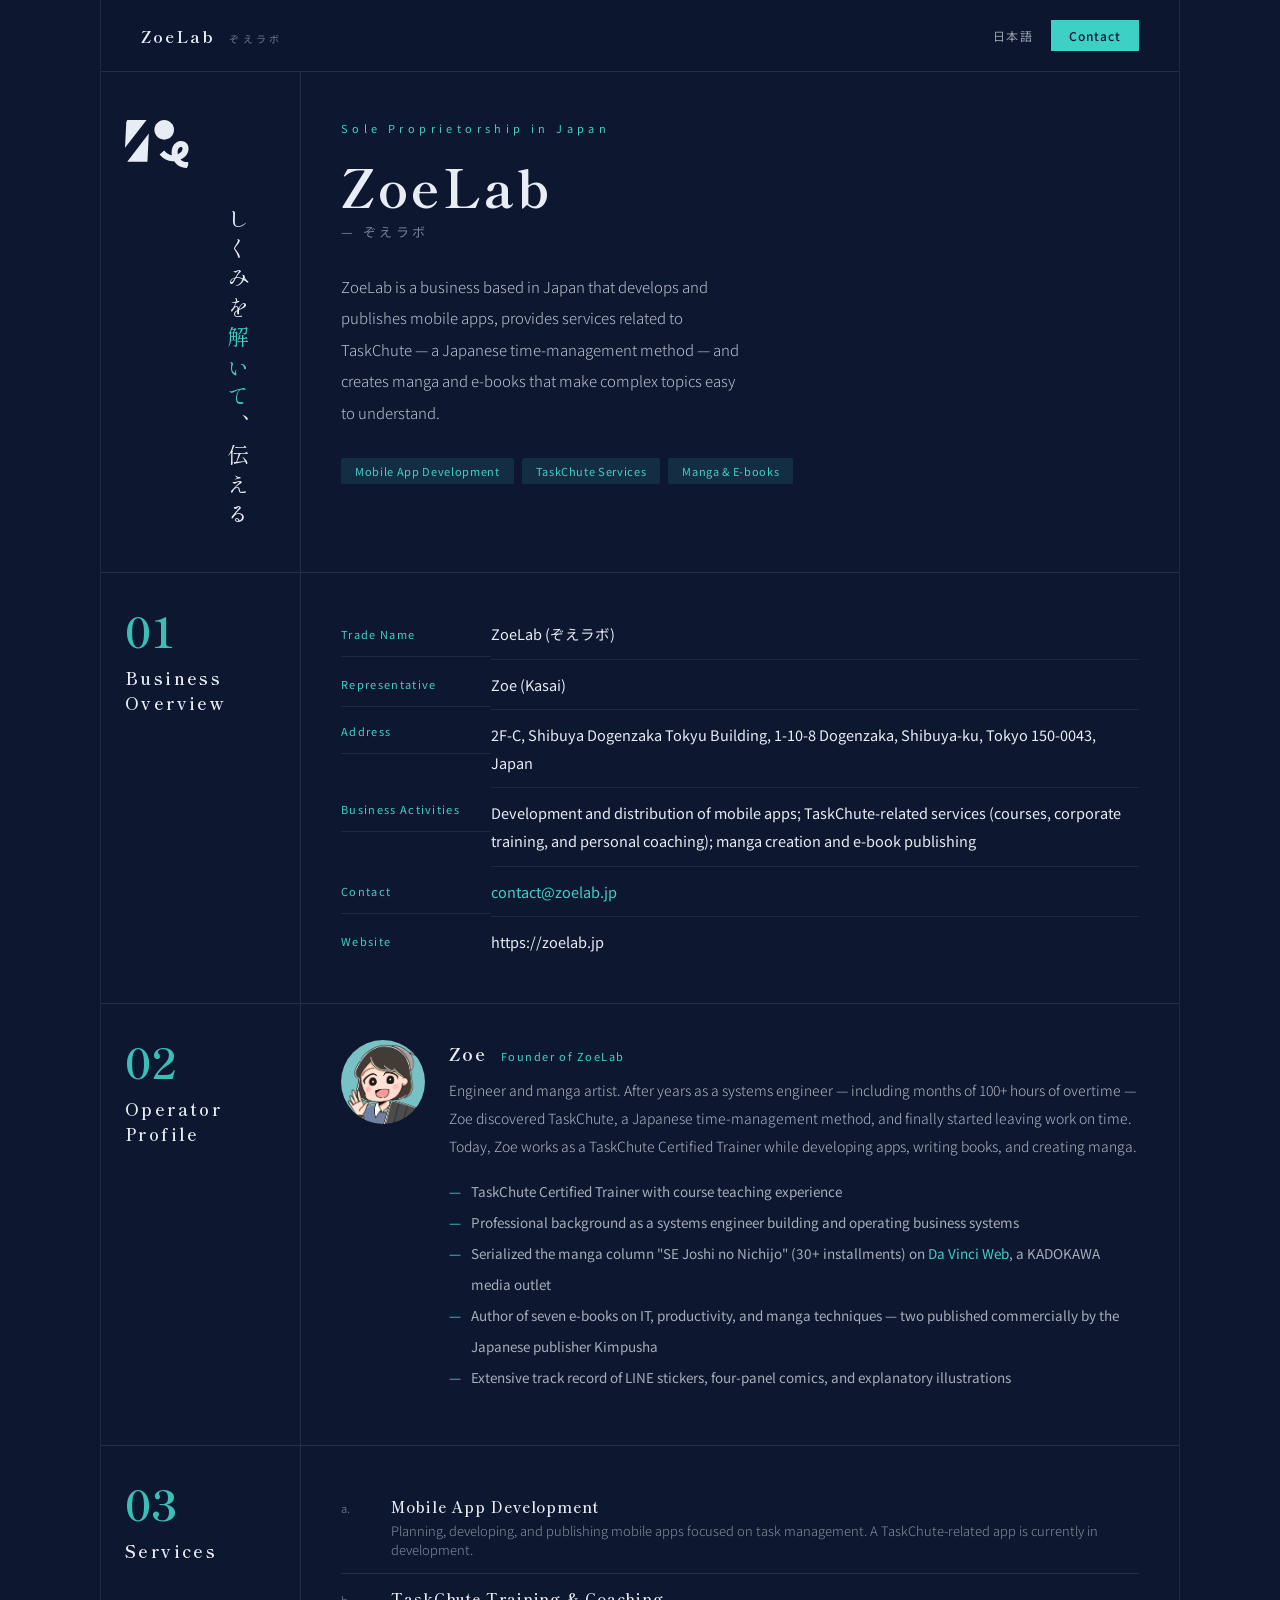
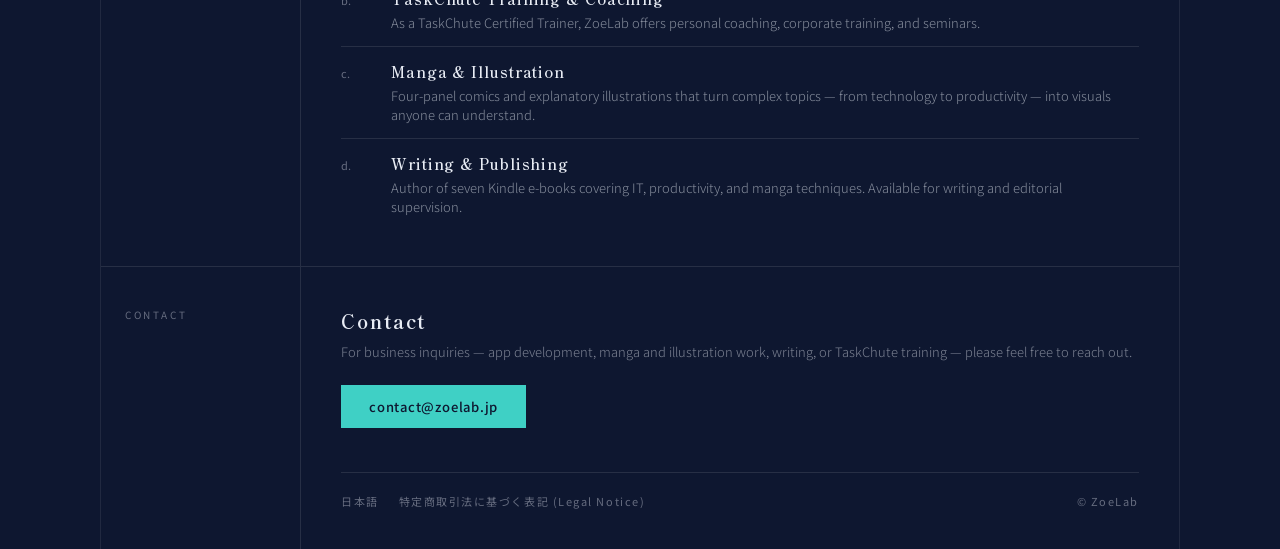
==== commit a19a1f4f: "Add always-visible English link beside header CTA English (or 日本語 on the EN page) sits left of the c" ====
--- a/en/index.html
+++ b/en/index.html
@@ -22,10 +22,10 @@
         <span class="brand-ja">ZoeLab</span>
         <span class="brand-en">ぞえラボ</span>
       </a>
-      <nav class="site-nav">
-        <a href="../">日本語</a>
-      </nav>
-      <a href="#contact" class="header-cta">Contact</a>
+      <div class="header-actions">
+        <a href="../" class="lang-link">日本語</a>
+        <a href="#contact" class="header-cta">Contact</a>
+      </div>
     </header>
 
     <main>
--- a/style.css
+++ b/style.css
@@ -93,6 +93,18 @@
 }
 .site-nav a { color: var(--ink-65); }
 .site-nav a:hover { color: var(--teal); }
+
+.header-actions {
+  display: flex;
+  align-items: center;
+  gap: 18px;
+}
+.lang-link {
+  font-size: 12px;
+  letter-spacing: .12em;
+  color: var(--ink-65);
+}
+.lang-link:hover { color: var(--teal); }
 
 .header-cta {
   font-size: 12px;
@@ -903,6 +915,10 @@
   }
   .hero-catch { align-self: center; }
   .site-nav { display: none; }
+  .brand-en { display: none; }
+  .brand-ja,
+  .lang-link,
+  .header-cta { white-space: nowrap; }
   .contact-row {
     flex-direction: column;
     align-items: flex-start;
